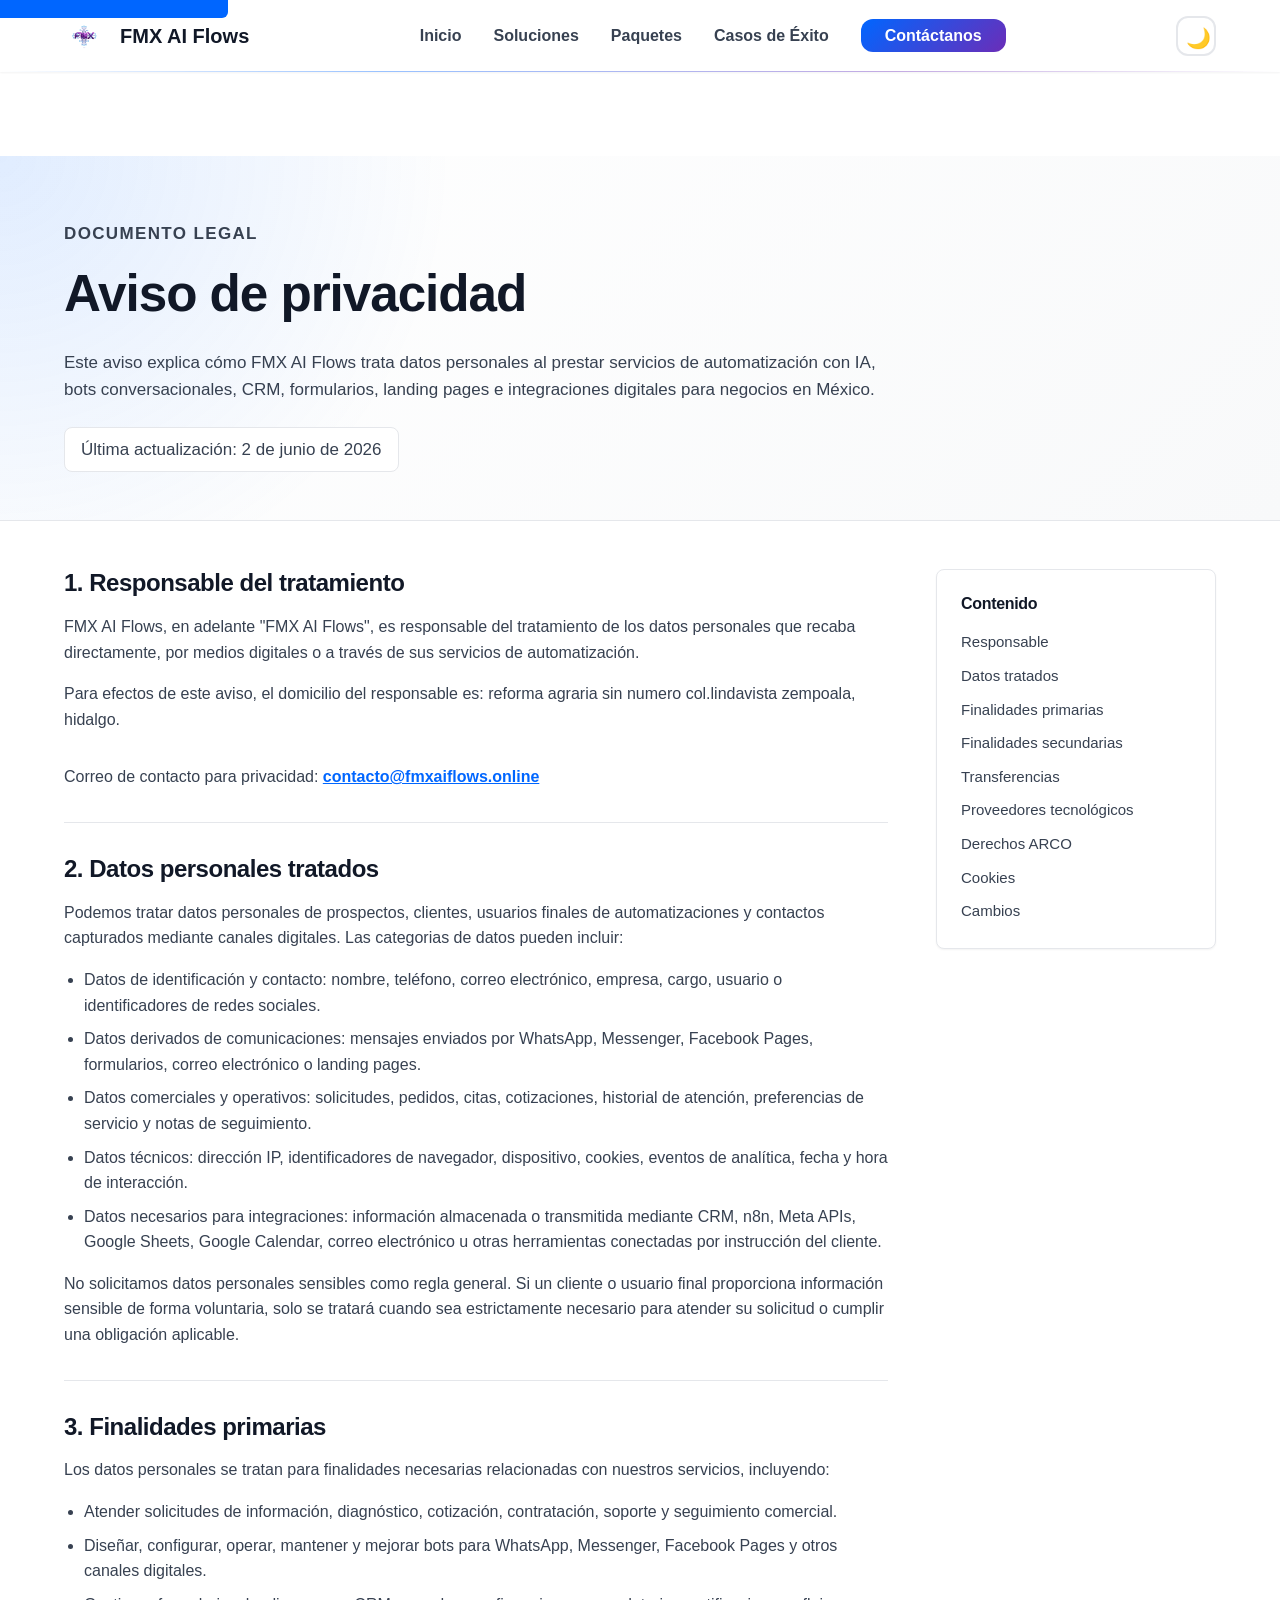
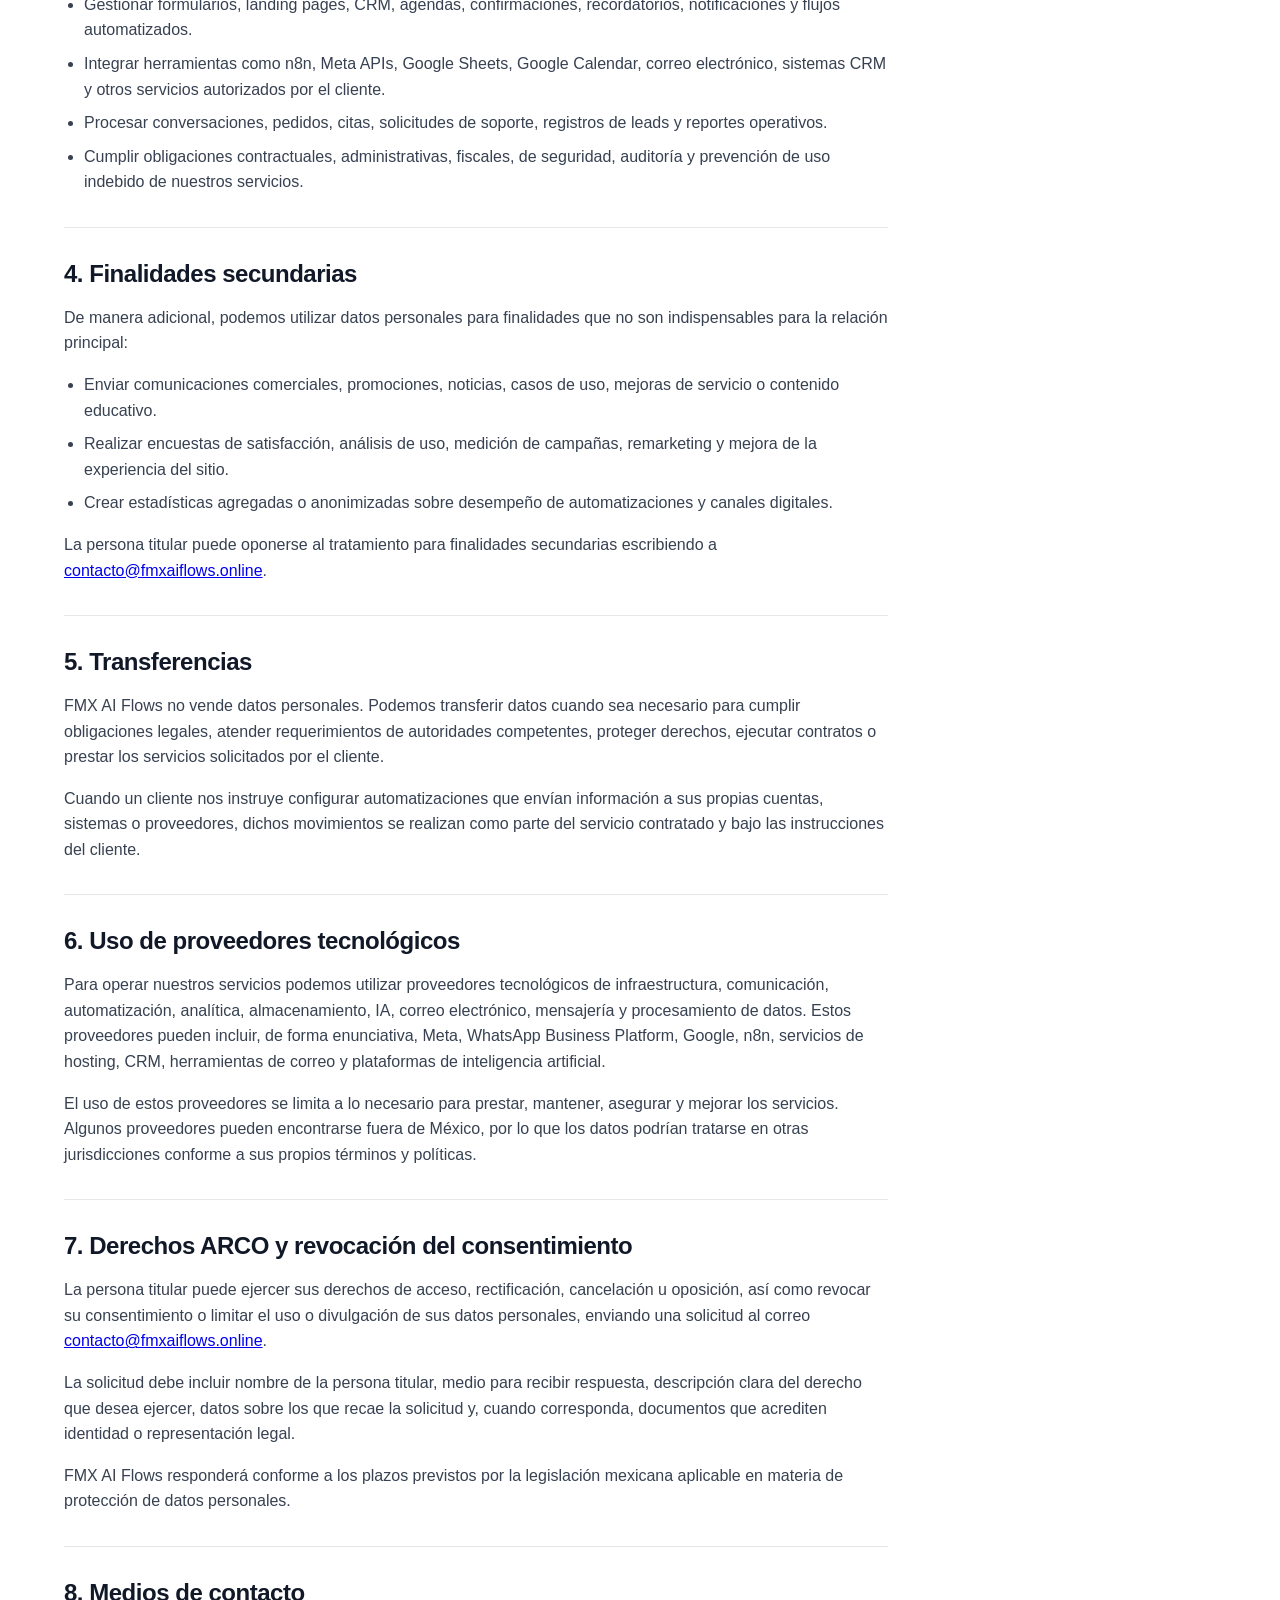
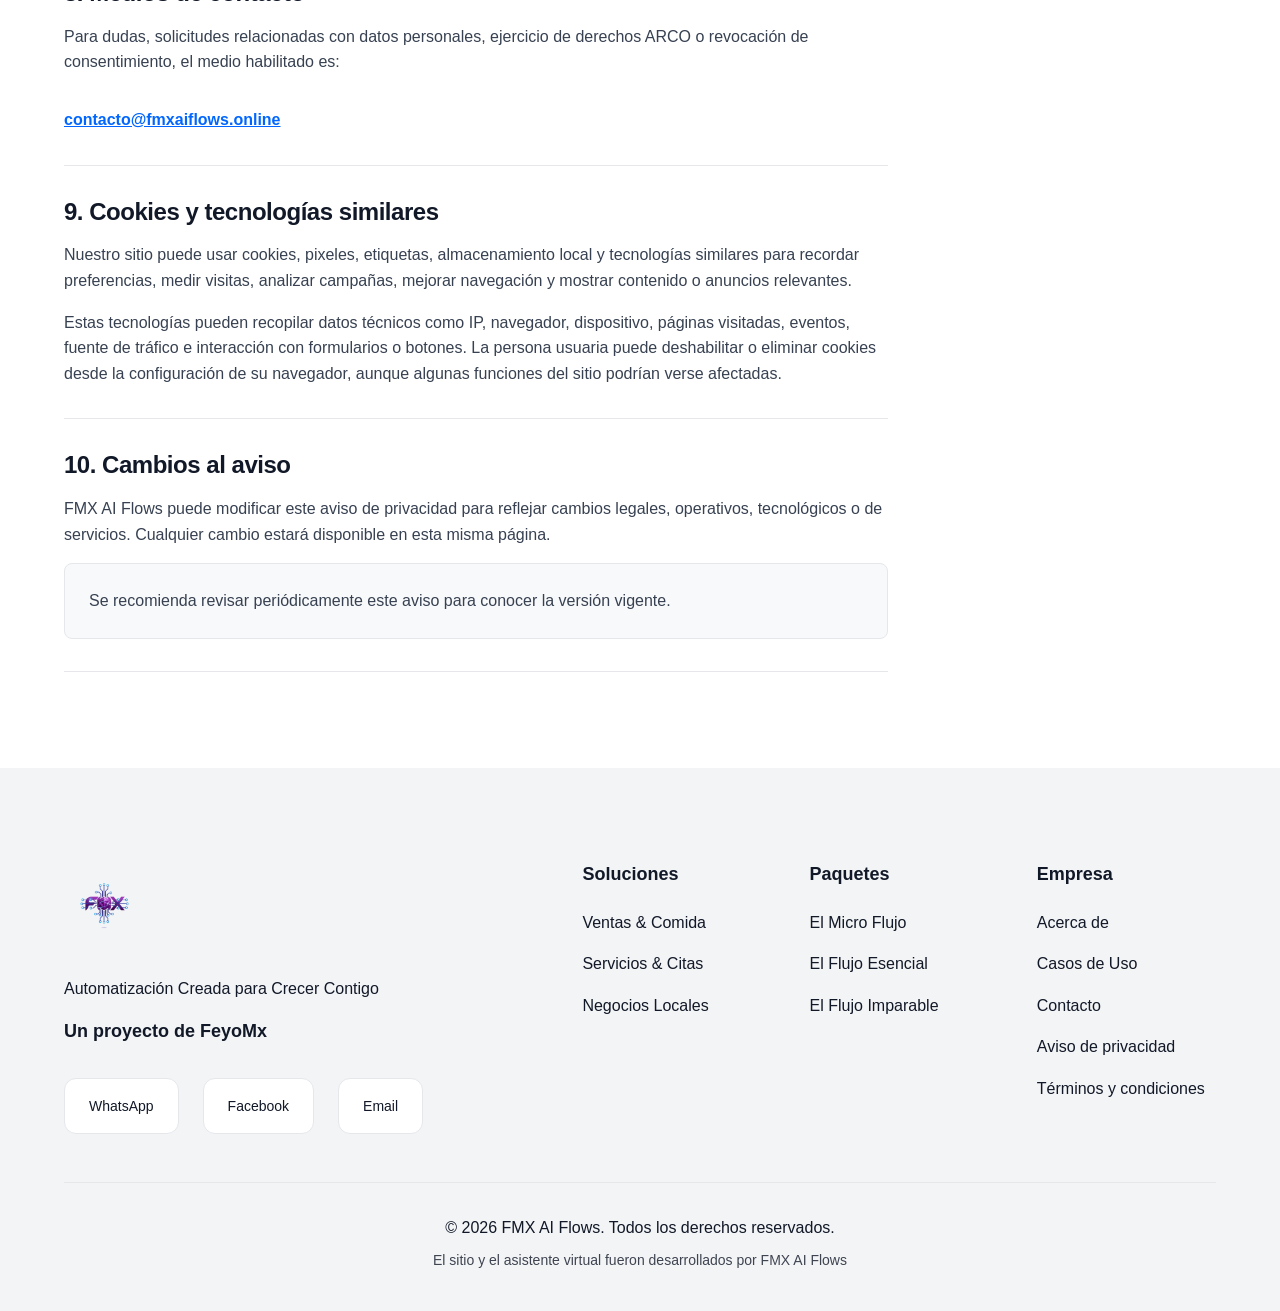
==== aviso-de-privacidad/index.html @ 724bed5a "feat(site): add legal pages" ====
<!DOCTYPE html>
<html lang="es-MX">
<head>
    <meta charset="UTF-8">
    <meta name="viewport" content="width=device-width, initial-scale=1.0">
    <meta http-equiv="X-UA-Compatible" content="IE=edge">

    <title>Aviso de privacidad | FMX AI Flows</title>
    <meta name="title" content="Aviso de privacidad | FMX AI Flows">
    <meta name="description" content="Aviso de privacidad de FMX AI Flows para servicios de automatización con IA, bots, CRM, formularios, landing pages e integraciones digitales en México.">
    <meta name="robots" content="index, follow">
    <meta name="author" content="FMX AI Flows">
    <meta name="theme-color" content="#FFFFFF" media="(prefers-color-scheme: light)">
    <meta name="theme-color" content="#0A0E27" media="(prefers-color-scheme: dark)">

    <link rel="canonical" href="https://fmxaiflows.online/aviso-de-privacidad/">
    <link rel="icon" type="image/png" href="../fmxaiflowslogo.png">
    <link rel="apple-touch-icon" href="../fmxaiflowslogo.png">
    <link rel="stylesheet" href="../styles.css">

    <meta property="og:type" content="website">
    <meta property="og:url" content="https://fmxaiflows.online/aviso-de-privacidad/">
    <meta property="og:title" content="Aviso de privacidad | FMX AI Flows">
    <meta property="og:description" content="Conoce cómo FMX AI Flows trata datos personales en sus servicios de automatización con IA.">
    <meta property="og:image" content="https://fmxaiflows.online/fmxaiflowslogo.png">
    <meta property="og:locale" content="es_MX">
</head>
<body>
    <a href="#main-content" class="skip-nav">Ir al contenido principal</a>

    <nav class="navbar" role="navigation" aria-label="Navegación principal">
        <div class="container">
            <div class="nav-wrapper">
                <div class="logo">
                    <img src="../fmxaiflowslogo2.png" alt="FMX AI Flows - Logotipo" width="50" height="50" loading="eager">
                    <span>FMX AI Flows</span>
                </div>
                <ul class="nav-menu">
                    <li><a href="/#inicio">Inicio</a></li>
                    <li><a href="/#soluciones">Soluciones</a></li>
                    <li><a href="/#paquetes">Paquetes</a></li>
                    <li><a href="/#casos">Casos de Éxito</a></li>
                    <li><a href="/#contacto" class="btn-cta">Contáctanos</a></li>
                </ul>
                <div class="nav-controls">
                    <button class="theme-toggle" aria-label="Cambiar tema" title="Cambiar entre modo claro y oscuro">
                        <span class="theme-icon">🌙</span>
                    </button>
                    <button class="menu-toggle" aria-label="Abrir menú de navegación" aria-expanded="false">
                        <span></span>
                        <span></span>
                        <span></span>
                    </button>
                </div>
            </div>
        </div>
    </nav>

    <main id="main-content" class="legal-page">
        <section class="legal-hero">
            <div class="container">
                <p class="legal-kicker">Documento legal</p>
                <h1>Aviso de privacidad</h1>
                <p>Este aviso explica cómo FMX AI Flows trata datos personales al prestar servicios de automatización con IA, bots conversacionales, CRM, formularios, landing pages e integraciones digitales para negocios en México.</p>
                <p class="legal-updated">Última actualización: 2 de junio de 2026</p>
            </div>
        </section>

        <section class="legal-content">
            <div class="container legal-layout">
                <article class="legal-document">
                    <section id="responsable" class="legal-section">
                        <h2>1. Responsable del tratamiento</h2>
                        <p>FMX AI Flows, en adelante "FMX AI Flows", es responsable del tratamiento de los datos personales que recaba directamente, por medios digitales o a través de sus servicios de automatización.</p>
                        <p>Para efectos de este aviso, el domicilio del responsable es: reforma agraria sin numero col.lindavista zempoala, hidalgo.</p>
                        <p>Correo de contacto para privacidad: <a class="legal-contact" href="mailto:contacto@fmxaiflows.online">contacto@fmxaiflows.online</a></p>
                    </section>

                    <section id="datos" class="legal-section">
                        <h2>2. Datos personales tratados</h2>
                        <p>Podemos tratar datos personales de prospectos, clientes, usuarios finales de automatizaciones y contactos capturados mediante canales digitales. Las categorias de datos pueden incluir:</p>
                        <ul>
                            <li>Datos de identificación y contacto: nombre, teléfono, correo electrónico, empresa, cargo, usuario o identificadores de redes sociales.</li>
                            <li>Datos derivados de comunicaciones: mensajes enviados por WhatsApp, Messenger, Facebook Pages, formularios, correo electrónico o landing pages.</li>
                            <li>Datos comerciales y operativos: solicitudes, pedidos, citas, cotizaciones, historial de atención, preferencias de servicio y notas de seguimiento.</li>
                            <li>Datos técnicos: dirección IP, identificadores de navegador, dispositivo, cookies, eventos de analítica, fecha y hora de interacción.</li>
                            <li>Datos necesarios para integraciones: información almacenada o transmitida mediante CRM, n8n, Meta APIs, Google Sheets, Google Calendar, correo electrónico u otras herramientas conectadas por instrucción del cliente.</li>
                        </ul>
                        <p>No solicitamos datos personales sensibles como regla general. Si un cliente o usuario final proporciona información sensible de forma voluntaria, solo se tratará cuando sea estrictamente necesario para atender su solicitud o cumplir una obligación aplicable.</p>
                    </section>

                    <section id="finalidades-primarias" class="legal-section">
                        <h2>3. Finalidades primarias</h2>
                        <p>Los datos personales se tratan para finalidades necesarias relacionadas con nuestros servicios, incluyendo:</p>
                        <ul>
                            <li>Atender solicitudes de información, diagnóstico, cotización, contratación, soporte y seguimiento comercial.</li>
                            <li>Diseñar, configurar, operar, mantener y mejorar bots para WhatsApp, Messenger, Facebook Pages y otros canales digitales.</li>
                            <li>Gestionar formularios, landing pages, CRM, agendas, confirmaciones, recordatorios, notificaciones y flujos automatizados.</li>
                            <li>Integrar herramientas como n8n, Meta APIs, Google Sheets, Google Calendar, correo electrónico, sistemas CRM y otros servicios autorizados por el cliente.</li>
                            <li>Procesar conversaciones, pedidos, citas, solicitudes de soporte, registros de leads y reportes operativos.</li>
                            <li>Cumplir obligaciones contractuales, administrativas, fiscales, de seguridad, auditoría y prevención de uso indebido de nuestros servicios.</li>
                        </ul>
                    </section>

                    <section id="finalidades-secundarias" class="legal-section">
                        <h2>4. Finalidades secundarias</h2>
                        <p>De manera adicional, podemos utilizar datos personales para finalidades que no son indispensables para la relación principal:</p>
                        <ul>
                            <li>Enviar comunicaciones comerciales, promociones, noticias, casos de uso, mejoras de servicio o contenido educativo.</li>
                            <li>Realizar encuestas de satisfacción, análisis de uso, medición de campañas, remarketing y mejora de la experiencia del sitio.</li>
                            <li>Crear estadísticas agregadas o anonimizadas sobre desempeño de automatizaciones y canales digitales.</li>
                        </ul>
                        <p>La persona titular puede oponerse al tratamiento para finalidades secundarias escribiendo a <a href="mailto:contacto@fmxaiflows.online">contacto@fmxaiflows.online</a>.</p>
                    </section>

                    <section id="transferencias" class="legal-section">
                        <h2>5. Transferencias</h2>
                        <p>FMX AI Flows no vende datos personales. Podemos transferir datos cuando sea necesario para cumplir obligaciones legales, atender requerimientos de autoridades competentes, proteger derechos, ejecutar contratos o prestar los servicios solicitados por el cliente.</p>
                        <p>Cuando un cliente nos instruye configurar automatizaciones que envían información a sus propias cuentas, sistemas o proveedores, dichos movimientos se realizan como parte del servicio contratado y bajo las instrucciones del cliente.</p>
                    </section>

                    <section id="proveedores" class="legal-section">
                        <h2>6. Uso de proveedores tecnológicos</h2>
                        <p>Para operar nuestros servicios podemos utilizar proveedores tecnológicos de infraestructura, comunicación, automatización, analítica, almacenamiento, IA, correo electrónico, mensajería y procesamiento de datos. Estos proveedores pueden incluir, de forma enunciativa, Meta, WhatsApp Business Platform, Google, n8n, servicios de hosting, CRM, herramientas de correo y plataformas de inteligencia artificial.</p>
                        <p>El uso de estos proveedores se limita a lo necesario para prestar, mantener, asegurar y mejorar los servicios. Algunos proveedores pueden encontrarse fuera de México, por lo que los datos podrían tratarse en otras jurisdicciones conforme a sus propios términos y políticas.</p>
                    </section>

                    <section id="arco" class="legal-section">
                        <h2>7. Derechos ARCO y revocación del consentimiento</h2>
                        <p>La persona titular puede ejercer sus derechos de acceso, rectificación, cancelación u oposición, así como revocar su consentimiento o limitar el uso o divulgación de sus datos personales, enviando una solicitud al correo <a href="mailto:contacto@fmxaiflows.online">contacto@fmxaiflows.online</a>.</p>
                        <p>La solicitud debe incluir nombre de la persona titular, medio para recibir respuesta, descripción clara del derecho que desea ejercer, datos sobre los que recae la solicitud y, cuando corresponda, documentos que acrediten identidad o representación legal.</p>
                        <p>FMX AI Flows responderá conforme a los plazos previstos por la legislación mexicana aplicable en materia de protección de datos personales.</p>
                    </section>

                    <section id="contacto" class="legal-section">
                        <h2>8. Medios de contacto</h2>
                        <p>Para dudas, solicitudes relacionadas con datos personales, ejercicio de derechos ARCO o revocación de consentimiento, el medio habilitado es:</p>
                        <p><a class="legal-contact" href="mailto:contacto@fmxaiflows.online">contacto@fmxaiflows.online</a></p>
                    </section>

                    <section id="cookies" class="legal-section">
                        <h2>9. Cookies y tecnologías similares</h2>
                        <p>Nuestro sitio puede usar cookies, pixeles, etiquetas, almacenamiento local y tecnologías similares para recordar preferencias, medir visitas, analizar campañas, mejorar navegación y mostrar contenido o anuncios relevantes.</p>
                        <p>Estas tecnologías pueden recopilar datos técnicos como IP, navegador, dispositivo, páginas visitadas, eventos, fuente de tráfico e interacción con formularios o botones. La persona usuaria puede deshabilitar o eliminar cookies desde la configuración de su navegador, aunque algunas funciones del sitio podrían verse afectadas.</p>
                    </section>

                    <section id="cambios" class="legal-section">
                        <h2>10. Cambios al aviso</h2>
                        <p>FMX AI Flows puede modificar este aviso de privacidad para reflejar cambios legales, operativos, tecnológicos o de servicios. Cualquier cambio estará disponible en esta misma página.</p>
                        <p class="legal-note">Se recomienda revisar periódicamente este aviso para conocer la versión vigente.</p>
                    </section>
                </article>

                <aside class="legal-aside" aria-label="Contenido del aviso">
                    <h2>Contenido</h2>
                    <ul>
                        <li><a href="#responsable">Responsable</a></li>
                        <li><a href="#datos">Datos tratados</a></li>
                        <li><a href="#finalidades-primarias">Finalidades primarias</a></li>
                        <li><a href="#finalidades-secundarias">Finalidades secundarias</a></li>
                        <li><a href="#transferencias">Transferencias</a></li>
                        <li><a href="#proveedores">Proveedores tecnológicos</a></li>
                        <li><a href="#arco">Derechos ARCO</a></li>
                        <li><a href="#cookies">Cookies</a></li>
                        <li><a href="#cambios">Cambios</a></li>
                    </ul>
                </aside>
            </div>
        </section>
    </main>

    <footer class="footer" role="contentinfo">
        <div class="container">
            <div class="footer-content">
                <div class="footer-brand">
                    <img src="../fmxaiflowslogo2.png" alt="FMX AI Flows - Logo" width="80" height="80" loading="lazy">
                    <p>Automatización Creada para Crecer Contigo</p>
                    <p class="footer-tagline">Un proyecto de <strong>FeyoMx</strong></p>
                    <div class="footer-social">
                        <a href="https://wa.me/5217711258884?text=Hola%2C%20me%20interesa%20conocer%20m%C3%A1s%20sobre%20FMX%20AI%20Flows" target="_blank" rel="noopener noreferrer" class="social-link whatsapp" aria-label="WhatsApp de FMX AI Flows"><span>WhatsApp</span></a>
                        <a href="https://www.facebook.com/people/FMX-AI-Flows/61582587070234/" target="_blank" rel="noopener noreferrer" class="social-link facebook" aria-label="Facebook de FMX AI Flows"><span>Facebook</span></a>
                        <a href="mailto:contacto@fmxaiflows.online" class="social-link email" aria-label="Email de contacto FMX AI Flows"><span>Email</span></a>
                    </div>
                </div>
                <div class="footer-links">
                    <div class="footer-column">
                        <h4>Soluciones</h4>
                        <ul>
                            <li><a href="/#soluciones">Ventas & Comida</a></li>
                            <li><a href="/#soluciones">Servicios & Citas</a></li>
                            <li><a href="/#soluciones">Negocios Locales</a></li>
                        </ul>
                    </div>
                    <div class="footer-column">
                        <h4>Paquetes</h4>
                        <ul>
                            <li><a href="/#paquetes">El Micro Flujo</a></li>
                            <li><a href="/#paquetes">El Flujo Esencial</a></li>
                            <li><a href="/#paquetes">El Flujo Imparable</a></li>
                        </ul>
                    </div>
                    <div class="footer-column">
                        <h4>Empresa</h4>
                        <ul>
                            <li><a href="/#inicio">Acerca de</a></li>
                            <li><a href="/#soluciones">Casos de Uso</a></li>
                            <li><a href="/#contacto">Contacto</a></li>
                            <li><a href="/aviso-de-privacidad/">Aviso de privacidad</a></li>
                            <li><a href="/terminos-y-condiciones/">Términos y condiciones</a></li>
                        </ul>
                    </div>
                </div>
            </div>
            <div class="footer-bottom">
                <p>&copy; 2026 FMX AI Flows. Todos los derechos reservados.</p>
                <p class="footer-made-in">El sitio y el asistente virtual fueron desarrollados por FMX AI Flows</p>
            </div>
        </div>
    </footer>

    <script src="../script.js"></script>
</body>
</html>
---- styles.css ----
/* =============================================
   FMX AI Flows - Landing Page Styles
   Brand Colors: Electric Blue & Deep Purple
   ============================================= */

:root {
    /* Brand Colors - Constant across themes */
    --electric-blue: #0066FF;
    --deep-purple: #6B2DB8;
    --light-blue: #00A3FF;
    --dark-purple: #4A1F7F;

    /* Spacing - Constant across themes */
    --spacing-xs: 0.5rem;
    --spacing-sm: 1rem;
    --spacing-md: 1.5rem;
    --spacing-lg: 2rem;
    --spacing-xl: 3rem;
    --spacing-2xl: 4rem;
    --spacing-3xl: 6rem;

    /* Typography - Constant across themes */
    --font-body: -apple-system, BlinkMacSystemFont, 'Segoe UI', 'Roboto', 'Oxygen', 'Ubuntu', 'Cantarell', sans-serif;
    --font-heading: 'Inter', -apple-system, BlinkMacSystemFont, sans-serif;

    /* Border Radius - Constant across themes */
    --radius-sm: 0.375rem;
    --radius-md: 0.5rem;
    --radius-lg: 0.75rem;
    --radius-xl: 1rem;
    --radius-2xl: 1.5rem;
}

/* Light Mode (Default) */
:root,
[data-theme="light"] {
    /* Background Colors */
    --bg-primary: #FFFFFF;
    --bg-secondary: #F8F9FA;
    --bg-tertiary: #F9FAFB;
    --bg-dark: #0A0E27;
    --bg-darker: #F3F4F6;

    /* Text Colors */
    --text-primary: #111827;
    --text-secondary: #374151;
    --text-tertiary: #6B7280;
    --text-inverse: #FFFFFF;

    /* Border Colors */
    --border-light: #E5E7EB;
    --border-medium: #D1D5DB;

    /* Neutral Colors */
    --gray-50: #F9FAFB;
    --gray-100: #F3F4F6;
    --gray-200: #E5E7EB;
    --gray-300: #D1D5DB;
    --gray-700: #374151;
    --gray-800: #1F2937;
    --gray-900: #111827;

    /* Shadows */
    --shadow-sm: 0 1px 2px 0 rgba(0, 0, 0, 0.05);
    --shadow-md: 0 4px 6px -1px rgba(0, 0, 0, 0.1);
    --shadow-lg: 0 10px 15px -3px rgba(0, 0, 0, 0.1);
    --shadow-xl: 0 20px 25px -5px rgba(0, 0, 0, 0.1);
    --shadow-glow: 0 0 30px rgba(0, 102, 255, 0.3);

    /* Card backgrounds */
    --card-bg: #FFFFFF;
    --card-border: #E5E7EB;

    /* Navbar */
    --navbar-bg: rgba(255, 255, 255, 0.95);
    --navbar-shadow: 0 1px 2px 0 rgba(0, 0, 0, 0.05);
}

/* Dark Mode */
[data-theme="dark"] {
    /* Background Colors */
    --bg-primary: #0A0E27;
    --bg-secondary: #121829;
    --bg-tertiary: #1A2238;
    --bg-dark: #050814;
    --bg-darker: #030509;

    /* Text Colors */
    --text-primary: #F9FAFB;
    --text-secondary: #D1D5DB;
    --text-tertiary: #9CA3AF;
    --text-inverse: #111827;

    /* Border Colors */
    --border-light: #2A3346;
    --border-medium: #374151;

    /* Neutral Colors - Adjusted for dark mode */
    --gray-50: #374151;
    --gray-100: #2A3346;
    --gray-200: #1F2937;
    --gray-300: #9CA3AF;
    --gray-700: #D1D5DB;
    --gray-800: #E5E7EB;
    --gray-900: #F9FAFB;

    /* Shadows - More pronounced in dark mode */
    --shadow-sm: 0 1px 2px 0 rgba(0, 0, 0, 0.3);
    --shadow-md: 0 4px 6px -1px rgba(0, 0, 0, 0.4);
    --shadow-lg: 0 10px 15px -3px rgba(0, 0, 0, 0.5);
    --shadow-xl: 0 20px 25px -5px rgba(0, 0, 0, 0.6);
    --shadow-glow: 0 0 40px rgba(0, 102, 255, 0.5);

    /* Card backgrounds */
    --card-bg: #121829;
    --card-border: #2A3346;

    /* Navbar */
    --navbar-bg: rgba(10, 14, 39, 0.95);
    --navbar-shadow: 0 1px 2px 0 rgba(0, 0, 0, 0.5);
}

/* =============================================
   Reset & Base Styles
   ============================================= */

* {
    margin: 0;
    padding: 0;
    box-sizing: border-box;
}

html {
    scroll-behavior: smooth;
}

/* Skip navigation link for keyboard users */
.skip-nav {
    position: absolute;
    top: -40px;
    left: 0;
    background: var(--electric-blue);
    color: #FFFFFF;
    padding: var(--spacing-sm) var(--spacing-md);
    z-index: 10000;
    transition: top 0.3s;
    text-decoration: none;
    font-weight: 600;
    border-radius: 0 0 var(--radius-sm) 0;
}

.skip-nav:focus {
    top: 0;
}

/* Keyboard focus indicators */
:focus-visible {
    outline: 2px solid var(--electric-blue);
    outline-offset: 3px;
    border-radius: var(--radius-sm);
}

.btn:focus-visible {
    outline: 2px solid #FFFFFF;
    outline-offset: 3px;
    box-shadow: 0 0 0 4px var(--electric-blue);
}

body {
    font-family: var(--font-body);
    line-height: 1.6;
    color: var(--text-primary);
    background-color: var(--bg-primary);
    overflow-x: hidden;
    transition: background-color 0.3s ease, color 0.3s ease;
}

.container {
    max-width: 1200px;
    margin: 0 auto;
    padding: 0 var(--spacing-md);
}

/* =============================================
   Typography
   ============================================= */

h1, h2, h3, h4, h5, h6 {
    font-family: var(--font-heading);
    font-weight: 700;
    line-height: 1.2;
    color: var(--text-primary);
}

.gradient-text {
    background: linear-gradient(135deg, var(--electric-blue) 0%, var(--deep-purple) 100%);
    -webkit-background-clip: text;
    -webkit-text-fill-color: transparent;
    background-clip: text;
}

.section-title {
    font-size: 2.5rem;
    text-align: center;
    margin-bottom: var(--spacing-md);
}

.section-subtitle {
    text-align: center;
    font-size: 1.125rem;
    color: var(--text-secondary);
    margin-bottom: var(--spacing-xl);
    max-width: 600px;
    margin-left: auto;
    margin-right: auto;
}

/* =============================================
   Scroll Animations
   ============================================= */

.fade-in {
    opacity: 1 !important;
    transform: translateY(0) !important;
}

/* =============================================
   Navigation
   ============================================= */

.navbar {
    position: fixed;
    top: 0;
    left: 0;
    right: 0;
    background: var(--navbar-bg);
    backdrop-filter: blur(10px);
    box-shadow: var(--navbar-shadow);
    z-index: 1000;
    transition: all 0.3s ease;
}

.nav-wrapper {
    display: flex;
    justify-content: space-between;
    align-items: center;
    padding: var(--spacing-sm) 0;
}

.nav-controls {
    display: flex;
    gap: var(--spacing-sm);
    align-items: center;
}

.logo {
    display: flex;
    align-items: center;
    gap: var(--spacing-sm);
    font-size: 1.25rem;
    font-weight: 700;
    color: var(--text-primary);
}

.logo img {
    height: 40px;
    width: auto;
}

.nav-menu {
    display: flex;
    list-style: none;
    gap: var(--spacing-lg);
    align-items: center;
}

.nav-menu a {
    text-decoration: none;
    color: var(--text-secondary);
    font-weight: 500;
    transition: color 0.3s ease;
}

.nav-menu a:hover {
    color: var(--electric-blue);
}

.btn-cta {
    background: linear-gradient(135deg, var(--electric-blue) 0%, var(--deep-purple) 100%);
    color: var(--text-inverse) !important;
    padding: var(--spacing-xs) var(--spacing-md);
    border-radius: var(--radius-lg);
    transition: transform 0.3s ease, box-shadow 0.3s ease;
}

.btn-cta:hover {
    transform: translateY(-2px);
    box-shadow: var(--shadow-glow);
}

.menu-toggle {
    display: none;
    flex-direction: column;
    gap: 4px;
    background: none;
    border: none;
    cursor: pointer;
}

.menu-toggle span {
    width: 25px;
    height: 3px;
    background: var(--text-primary);
    border-radius: 2px;
    transition: all 0.3s ease;
}

/* Dark Mode Toggle Button */
.theme-toggle {
    background: transparent;
    border: 2px solid var(--border-light);
    border-radius: var(--radius-lg);
    padding: var(--spacing-xs);
    cursor: pointer;
    display: flex;
    align-items: center;
    justify-content: center;
    width: 40px;
    height: 40px;
    transition: all 0.3s ease;
    color: var(--text-primary);
}

.theme-toggle:hover {
    background: var(--bg-secondary);
    border-color: var(--electric-blue);
    transform: scale(1.05);
}

.theme-toggle svg,
.theme-toggle span {
    width: 20px;
    height: 20px;
    transition: all 0.3s ease;
}

.theme-icon {
    font-size: 1.25rem;
}

/* =============================================
   Hero Section
   ============================================= */

.hero {
    position: relative;
    padding: calc(80px + var(--spacing-3xl)) 0 var(--spacing-3xl);
    min-height: 100vh;
    display: flex;
    align-items: center;
    overflow: hidden;
}

.hero-background {
    position: absolute;
    top: 0;
    left: 0;
    right: 0;
    bottom: 0;
    z-index: -1;
    overflow: hidden;
}

.gradient-orb {
    position: absolute;
    border-radius: 50%;
    filter: blur(80px);
    opacity: 0.3;
    animation: float 20s ease-in-out infinite;
    will-change: transform;
}

.orb-1 {
    width: 500px;
    height: 500px;
    background: var(--electric-blue);
    top: -250px;
    right: -100px;
}

.orb-2 {
    width: 400px;
    height: 400px;
    background: var(--deep-purple);
    bottom: -200px;
    left: -100px;
    animation-delay: -10s;
}

@keyframes float {
    0%, 100% { transform: translate(0, 0) scale(1); }
    33% { transform: translate(30px, -30px) scale(1.1); }
    66% { transform: translate(-30px, 30px) scale(0.9); }
}

.hero-content {
    display: grid;
    grid-template-columns: 1fr 1fr;
    gap: var(--spacing-xl);
    align-items: center;
}

.hero-title {
    font-size: 3.5rem;
    margin-bottom: var(--spacing-md);
    line-height: 1.1;
}

.hero-subtitle {
    font-size: 1.25rem;
    color: var(--text-secondary);
    margin-bottom: var(--spacing-xl);
    line-height: 1.6;
}

.hero-cta {
    display: flex;
    gap: var(--spacing-md);
    margin-bottom: var(--spacing-xl);
}

.btn {
    display: inline-flex;
    align-items: center;
    justify-content: center;
    gap: var(--spacing-xs);
    padding: var(--spacing-md) var(--spacing-lg);
    border-radius: var(--radius-lg);
    font-weight: 600;
    text-decoration: none;
    transition: all 0.3s ease;
    cursor: pointer;
    border: none;
    font-size: 1rem;
}

.btn-primary {
    background: linear-gradient(135deg, var(--electric-blue) 0%, var(--deep-purple) 100%);
    color: var(--text-inverse);
    box-shadow: var(--shadow-md);
}

.btn-primary:hover {
    transform: translateY(-2px);
    box-shadow: var(--shadow-xl), var(--shadow-glow);
}

.btn-secondary {
    background: var(--bg-primary);
    color: var(--electric-blue);
    border: 2px solid var(--electric-blue);
}

.btn-secondary:hover {
    background: var(--electric-blue);
    color: var(--text-inverse);
}

.btn-outline {
    background: transparent;
    color: var(--electric-blue);
    border: 2px solid var(--electric-blue);
}

.btn-outline:hover {
    background: var(--electric-blue);
    color: var(--text-inverse);
}

.btn-large {
    padding: var(--spacing-md) var(--spacing-xl);
    font-size: 1.125rem;
}

.hero-stats {
    display: flex;
    gap: var(--spacing-xl);
}

.stat {
    display: flex;
    flex-direction: column;
}

.stat-number {
    font-size: 2rem;
    font-weight: 700;
    background: linear-gradient(135deg, var(--electric-blue) 0%, var(--deep-purple) 100%);
    -webkit-background-clip: text;
    -webkit-text-fill-color: transparent;
    background-clip: text;
}

.stat-label {
    font-size: 0.875rem;
    color: var(--text-secondary);
}

.hero-image {
    position: relative;
    height: 500px;
    display: flex;
    align-items: center;
    justify-content: center;
}

.hero-logo {
    width: 300px;
    height: auto;
    filter: drop-shadow(0 20px 40px rgba(0, 102, 255, 0.3));
    animation: float 6s ease-in-out infinite;
    will-change: transform;
}

.floating-card {
    position: absolute;
    background: var(--card-bg);
    padding: var(--spacing-md);
    border-radius: var(--radius-xl);
    box-shadow: var(--shadow-xl);
    display: flex;
    align-items: center;
    gap: var(--spacing-sm);
    animation: float 8s ease-in-out infinite;
    will-change: transform;
}

.card-1 {
    top: 50px;
    left: 0;
    animation-delay: -2s;
}

.card-2 {
    top: 150px;
    right: 0;
    animation-delay: -4s;
}

.card-3 {
    bottom: 100px;
    left: 50px;
    animation-delay: -6s;
}

.card-icon {
    font-size: 2rem;
}

.card-text {
    font-weight: 600;
    color: var(--text-primary);
}

/* =============================================
   Comparison Section
   ============================================= */

.comparison {
    padding: var(--spacing-3xl) 0;
    background: linear-gradient(180deg, var(--bg-primary) 0%, var(--bg-secondary) 100%);
}

.comparison-grid {
    display: grid;
    grid-template-columns: repeat(2, 1fr);
    gap: var(--spacing-xl);
    max-width: 1000px;
    margin: 0 auto;
}

.comparison-card {
    background: var(--card-bg);
    padding: var(--spacing-xl);
    border-radius: var(--radius-2xl);
    box-shadow: var(--shadow-lg);
}

.comparison-card.chaos {
    border: 2px solid var(--card-border);
}

.comparison-card.flow {
    border: 2px solid var(--electric-blue);
    background: linear-gradient(135deg, rgba(0, 102, 255, 0.05) 0%, rgba(107, 45, 184, 0.05) 100%);
}

.comparison-header {
    display: flex;
    align-items: center;
    gap: var(--spacing-md);
    margin-bottom: var(--spacing-lg);
}

.comparison-icon {
    font-size: 3rem;
}

.comparison-header h3 {
    font-size: 1.5rem;
}

.comparison-list {
    list-style: none;
    display: flex;
    flex-direction: column;
    gap: var(--spacing-md);
}

.comparison-list li {
    font-size: 1.125rem;
    line-height: 1.6;
}

/* =============================================
   Solutions Section
   ============================================= */

.solutions {
    padding: var(--spacing-3xl) 0;
    background: var(--bg-primary);
}

.solutions-grid {
    display: grid;
    grid-template-columns: repeat(3, 1fr);
    gap: var(--spacing-xl);
}

.solution-card {
    background: var(--card-bg);
    padding: var(--spacing-xl);
    border-radius: var(--radius-2xl);
    border: 2px solid var(--card-border);
    transition: all 0.3s ease;
}

.solution-card:hover {
    border-color: var(--electric-blue);
    transform: translateY(-5px);
    box-shadow: var(--shadow-xl);
}

.solution-icon {
    font-size: 3rem;
    margin-bottom: var(--spacing-md);
}

.solution-card h3 {
    font-size: 1.5rem;
    margin-bottom: var(--spacing-sm);
}

.solution-tagline {
    font-style: italic;
    color: var(--electric-blue);
    margin-bottom: var(--spacing-md);
    font-weight: 600;
}

.solution-features {
    list-style: none;
    display: flex;
    flex-direction: column;
    gap: var(--spacing-sm);
}

.solution-features li {
    padding-left: var(--spacing-md);
    position: relative;
}

.solution-features li::before {
    content: "→";
    position: absolute;
    left: 0;
    color: var(--electric-blue);
    font-weight: 700;
}

/* =============================================
   Pricing Section
   ============================================= */

.pricing {
    padding: var(--spacing-3xl) 0;
    background: linear-gradient(180deg, var(--bg-secondary) 0%, var(--bg-primary) 100%);
}

.pricing-grid {
    display: grid;
    grid-template-columns: repeat(3, 1fr);
    gap: var(--spacing-xl);
    max-width: 1200px;
    margin: 0 auto;
}

.pricing-card {
    background: var(--card-bg);
    padding: var(--spacing-xl);
    border-radius: var(--radius-2xl);
    border: 2px solid var(--card-border);
    position: relative;
    display: flex;
    flex-direction: column;
    transition: all 0.3s ease;
}

.pricing-card:hover {
    transform: translateY(-5px);
    box-shadow: var(--shadow-xl);
}

.pricing-card.featured {
    border-color: var(--electric-blue);
    box-shadow: var(--shadow-glow);
    transform: scale(1.05);
}

.pricing-card.featured:hover {
    transform: scale(1.05) translateY(-5px);
}

.pricing-badge {
    position: absolute;
    top: -15px;
    left: 50%;
    transform: translateX(-50%);
    background: var(--text-primary);
    color: var(--bg-primary);
    padding: var(--spacing-xs) var(--spacing-md);
    border-radius: var(--radius-lg);
    font-size: 0.875rem;
    font-weight: 600;
    white-space: nowrap;
}

.pricing-badge.popular {
    background: linear-gradient(135deg, var(--electric-blue) 0%, var(--deep-purple) 100%);
}

.pricing-title {
    font-size: 1.75rem;
    margin-top: var(--spacing-md);
    margin-bottom: var(--spacing-xs);
}

.pricing-subtitle {
    color: var(--text-secondary);
    margin-bottom: var(--spacing-lg);
    font-style: italic;
}

.pricing-price {
    display: flex;
    flex-direction: column;
    margin-bottom: var(--spacing-sm);
}

.price-setup {
    font-size: 1.75rem;
    font-weight: 700;
    color: var(--text-primary);
}

.price-label {
    font-size: 0.875rem;
    color: var(--text-secondary);
}

.pricing-monthly {
    display: flex;
    align-items: baseline;
    gap: var(--spacing-xs);
    margin-bottom: var(--spacing-lg);
    padding-bottom: var(--spacing-lg);
    border-bottom: 2px solid var(--card-border);
}

.price-amount {
    font-size: 1.25rem;
    font-weight: 700;
    color: var(--electric-blue);
}

.price-period {
    font-size: 1rem;
    color: var(--text-secondary);
}

.pricing-features {
    list-style: none;
    display: flex;
    flex-direction: column;
    gap: var(--spacing-md);
    margin-bottom: var(--spacing-xl);
    flex-grow: 1;
}

.pricing-features li {
    font-size: 1rem;
    line-height: 1.5;
}

/* =============================================
   Tech Stack Section
   ============================================= */

.tech-stack {
    padding: var(--spacing-3xl) 0;
    background: var(--bg-dark);
    color: var(--text-inverse);
}

.tech-stack .section-title {
    color: var(--text-inverse);
}

.tech-stack .section-subtitle {
    color: rgba(255, 255, 255, 0.8);
}

.tech-category {
    margin-bottom: var(--spacing-3xl);
}

.tech-category-title {
    font-size: 1.75rem;
    color: var(--text-primary);
    text-align: center;
    margin-bottom: var(--spacing-xl);
    position: relative;
    padding-bottom: var(--spacing-md);
}

.tech-category-title::after {
    content: '';
    position: absolute;
    bottom: 0;
    left: 50%;
    transform: translateX(-50%);
    width: 100px;
    height: 3px;
    background: linear-gradient(135deg, var(--electric-blue) 0%, var(--deep-purple) 100%);
    border-radius: 2px;
}

.tech-grid-core {
    display: grid;
    grid-template-columns: repeat(3, 1fr);
    gap: var(--spacing-xl);
    margin-bottom: var(--spacing-xl);
}

.tech-grid {
    display: grid;
    grid-template-columns: repeat(auto-fit, minmax(200px, 1fr));
    gap: var(--spacing-md);
}

.tech-card {
    background: var(--card-bg);
    backdrop-filter: blur(10px);
    padding: var(--spacing-lg);
    border-radius: var(--radius-xl);
    border: 1px solid var(--border-light);
    text-align: center;
    transition: all 0.3s ease;
}

[data-theme="dark"] .tech-card {
    background: rgba(255, 255, 255, 0.05);
    border: 1px solid rgba(255, 255, 255, 0.1);
}

.tech-card.featured-tech {
    border: 2px solid var(--electric-blue);
    padding: var(--spacing-xl);
}

[data-theme="light"] .tech-card.featured-tech {
    background: rgba(0, 102, 255, 0.15);
}

[data-theme="dark"] .tech-card.featured-tech {
    background: rgba(0, 102, 255, 0.15);
}

.tech-card.featured-tech:hover {
    box-shadow: 0 0 30px rgba(0, 102, 255, 0.4);
    transform: translateY(-8px);
}

[data-theme="light"] .tech-card.featured-tech:hover {
    background: rgba(0, 102, 255, 0.2);
}

[data-theme="dark"] .tech-card.featured-tech:hover {
    background: rgba(0, 102, 255, 0.25);
}

.tech-card:hover {
    transform: translateY(-5px);
    border-color: var(--electric-blue);
}

[data-theme="dark"] .tech-card:hover {
    background: rgba(255, 255, 255, 0.1);
}

.tech-icon {
    font-size: 3rem;
    margin-bottom: var(--spacing-sm);
}

.tech-card.featured-tech .tech-icon {
    font-size: 4rem;
}

.tech-card h3 {
    font-size: 1.125rem;
    margin-bottom: var(--spacing-xs);
    color: var(--text-primary);
    font-weight: 600;
}

[data-theme="dark"] .tech-card h3 {
    color: var(--text-inverse);
}

.tech-card.featured-tech h3 {
    font-size: 1.5rem;
    color: #FFFFFF;
    font-weight: 700;
}

.tech-card h4 {
    color: var(--text-primary);
    font-weight: 600;
}

[data-theme="dark"] .tech-card h4 {
    color: var(--text-inverse);
}

.tech-card.featured-tech h4 {
    color: #FFFFFF;
    font-weight: 700;
}

.tech-card p {
    color: var(--text-secondary);
    font-size: 0.875rem;
    line-height: 1.4;
}

[data-theme="dark"] .tech-card p {
    color: var(--gray-300);
}

.tech-card.featured-tech p {
    color: #FFFFFF;
    font-weight: 500;
}

.tech-card.featured-tech p {
    font-size: 1rem;
}

.tech-cta {
    text-align: center;
    margin-top: var(--spacing-3xl);
    padding: var(--spacing-xl);
    border-radius: var(--radius-2xl);
    border: 2px dashed var(--border-light);
}

[data-theme="dark"] .tech-cta {
    background: rgba(255, 255, 255, 0.05);
    border: 2px dashed rgba(255, 255, 255, 0.2);
}

[data-theme="light"] .tech-cta {
    background: var(--bg-secondary);
}

.tech-cta-text {
    font-size: 1.25rem;
    margin-bottom: var(--spacing-md);
}

[data-theme="dark"] .tech-cta-text {
    color: rgba(255, 255, 255, 0.9);
}

[data-theme="light"] .tech-cta-text {
    color: var(--text-primary);
}

.tech-cta-text strong {
    background: linear-gradient(135deg, var(--electric-blue) 0%, var(--deep-purple) 100%);
    -webkit-background-clip: text;
    -webkit-text-fill-color: transparent;
    background-clip: text;
}

/* =============================================
   CTA Section
   ============================================= */

.cta-section {
    padding: var(--spacing-3xl) 0;
    background: linear-gradient(135deg, var(--electric-blue) 0%, var(--deep-purple) 100%);
    color: #FFFFFF;
    text-align: center;
}

.cta-content h2 {
    font-size: 3rem;
    margin-bottom: var(--spacing-md);
    color: var(--text-inverse);
}

.cta-content p {
    font-size: 1.25rem;
    margin-bottom: var(--spacing-xl);
    opacity: 0.9;
    color: #FFFFFF;
}

.cta-buttons {
    display: flex;
    gap: var(--spacing-md);
    justify-content: center;
    flex-wrap: wrap;
}

.cta-buttons .btn-primary {
    background: #FFFFFF;
    color: var(--electric-blue);
}

.cta-buttons .btn-primary:hover {
    background: rgba(255, 255, 255, 0.9);
}

.cta-buttons .btn-secondary {
    background: transparent;
    color: #FFFFFF;
    border-color: #FFFFFF;
}

.cta-buttons .btn-secondary:hover {
    background: rgba(255, 255, 255, 0.2);
    color: #FFFFFF;
}

.btn-icon {
    font-size: 1.25rem;
}

/* =============================================
   Footer
   ============================================= */

.footer {
    background: var(--bg-darker);
    color: var(--text-primary);
    padding: var(--spacing-3xl) 0 var(--spacing-lg);
}

.footer-content {
    display: grid;
    grid-template-columns: 2fr 3fr;
    gap: var(--spacing-3xl);
    margin-bottom: var(--spacing-xl);
}

.footer-brand img {
    height: 80px;
    width: auto;
    margin-bottom: var(--spacing-md);
}

.footer-brand p {
    margin-bottom: var(--spacing-sm);
    color: var(--text-primary);
}

.footer-tagline {
    color: var(--electric-blue);
    margin-bottom: var(--spacing-lg);
}

.footer-social {
    display: flex;
    gap: var(--spacing-md);
    margin-top: var(--spacing-lg);
    flex-wrap: wrap;
}

.social-link {
    display: flex;
    align-items: center;
    gap: var(--spacing-xs);
    padding: var(--spacing-sm) var(--spacing-md);
    border-radius: var(--radius-lg);
    text-decoration: none;
    background: var(--card-bg);
    border: 1px solid var(--border-light);
    transition: all 0.3s ease;
    font-weight: 500;
    font-size: 0.875rem;
    color: var(--text-primary);
}

[data-theme="dark"] .social-link {
    color: #FFFFFF;
    background: rgba(255, 255, 255, 0.1);
    border: 1px solid rgba(255, 255, 255, 0.2);
}

.social-link:hover {
    transform: translateY(-2px);
    box-shadow: 0 4px 12px rgba(0, 0, 0, 0.15);
}

[data-theme="dark"] .social-link:hover {
    box-shadow: 0 4px 12px rgba(0, 0, 0, 0.3);
    background: rgba(255, 255, 255, 0.15);
    border-color: rgba(255, 255, 255, 0.3);
}

.social-link.whatsapp:hover {
    background: #25D366;
    border-color: #25D366;
    color: white;
    box-shadow: 0 4px 12px rgba(37, 211, 102, 0.4);
}

.social-link.facebook:hover {
    background: #1877F2;
    border-color: #1877F2;
    color: white;
    box-shadow: 0 4px 12px rgba(24, 119, 242, 0.4);
}

.social-link.email:hover {
    background: var(--electric-blue);
    border-color: var(--electric-blue);
    color: white;
    box-shadow: 0 4px 12px rgba(0, 102, 255, 0.4);
}

.social-link svg {
    width: 20px;
    height: 20px;
}

.footer-links {
    display: grid;
    grid-template-columns: repeat(3, 1fr);
    gap: var(--spacing-xl);
}

.footer-column h4 {
    margin-bottom: var(--spacing-md);
    font-size: 1.125rem;
    color: var(--text-primary);
}

[data-theme="dark"] .footer-column h4 {
    color: rgba(255, 255, 255, 0.9);
}

.footer-column ul {
    list-style: none;
    display: flex;
    flex-direction: column;
    gap: var(--spacing-sm);
}

.footer-column a {
    color: var(--text-primary);
    text-decoration: none;
    transition: color 0.3s ease;
}

.footer-column a:hover {
    color: var(--electric-blue);
}

.footer-bottom {
    padding-top: var(--spacing-lg);
    border-top: 1px solid var(--border-light);
    text-align: center;
    color: var(--text-primary);
}

.footer-bottom p {
    margin-bottom: var(--spacing-xs);
}

.footer-made-in {
    font-size: 0.875rem;
    opacity: 0.8;
}

/* =============================================
   Legal Pages
   ============================================= */

.legal-page {
    padding-top: 84px;
}

.legal-hero {
    background:
        radial-gradient(circle at top left, rgba(0, 102, 255, 0.12), transparent 34%),
        linear-gradient(135deg, var(--bg-primary) 0%, var(--bg-secondary) 100%);
    border-bottom: 1px solid var(--border-light);
    padding: var(--spacing-2xl) 0 var(--spacing-xl);
}

.legal-kicker {
    color: var(--electric-blue);
    font-weight: 700;
    letter-spacing: 0.08em;
    margin-bottom: var(--spacing-sm);
    text-transform: uppercase;
}

.legal-hero h1 {
    font-size: clamp(2rem, 4vw, 3.25rem);
    margin-bottom: var(--spacing-md);
    max-width: 820px;
}

.legal-hero p {
    color: var(--text-secondary);
    font-size: 1.0625rem;
    max-width: 820px;
}

.legal-updated {
    display: inline-flex;
    align-items: center;
    gap: var(--spacing-xs);
    margin-top: var(--spacing-md);
    padding: var(--spacing-xs) var(--spacing-sm);
    border: 1px solid var(--border-light);
    border-radius: var(--radius-md);
    background: var(--card-bg);
    color: var(--text-secondary);
    font-size: 0.9375rem;
}

.legal-content {
    padding: var(--spacing-xl) 0 var(--spacing-3xl);
}

.legal-layout {
    display: grid;
    grid-template-columns: minmax(0, 1fr) 280px;
    gap: var(--spacing-xl);
    align-items: start;
}

.legal-document {
    max-width: 860px;
}

.legal-section {
    padding: var(--spacing-lg) 0;
    border-bottom: 1px solid var(--border-light);
}

.legal-section:first-child {
    padding-top: 0;
}

.legal-section h2 {
    font-size: 1.5rem;
    margin-bottom: var(--spacing-sm);
}

.legal-section h3 {
    font-size: 1.125rem;
    margin: var(--spacing-md) 0 var(--spacing-xs);
}

.legal-section p,
.legal-section li {
    color: var(--text-secondary);
}

.legal-section p + p,
.legal-section ul + p,
.legal-section p + ul {
    margin-top: var(--spacing-sm);
}

.legal-section ul {
    display: grid;
    gap: var(--spacing-xs);
    margin-left: 1.25rem;
}

.legal-note {
    margin-top: var(--spacing-md);
    padding: var(--spacing-md);
    background: var(--bg-secondary);
    border: 1px solid var(--border-light);
    border-radius: var(--radius-md);
}

.legal-aside {
    position: sticky;
    top: 104px;
    padding: var(--spacing-md);
    background: var(--card-bg);
    border: 1px solid var(--border-light);
    border-radius: var(--radius-md);
    box-shadow: var(--shadow-sm);
}

.legal-aside h2 {
    font-size: 1rem;
    margin-bottom: var(--spacing-sm);
}

.legal-aside ul {
    list-style: none;
    display: grid;
    gap: var(--spacing-xs);
}

.legal-aside a {
    color: var(--text-secondary);
    text-decoration: none;
    font-size: 0.9375rem;
}

.legal-aside a:hover {
    color: var(--electric-blue);
}

.legal-contact {
    display: inline-flex;
    margin-top: var(--spacing-sm);
    color: var(--electric-blue);
    font-weight: 700;
    overflow-wrap: anywhere;
}

/* =============================================
   WhatsApp Floating Button
   ============================================= */

.whatsapp-float {
    position: fixed;
    bottom: 30px;
    right: 30px;
    width: 60px;
    height: 60px;
    background: #25D366;
    color: white;
    border-radius: 50%;
    display: flex;
    align-items: center;
    justify-content: center;
    box-shadow: 0 4px 12px rgba(37, 211, 102, 0.4);
    z-index: 999;
    transition: all 0.3s ease;
    text-decoration: none;
    animation: pulse-whatsapp 2s infinite;
}

.whatsapp-float:hover {
    transform: scale(1.1) translateY(-5px);
    box-shadow: 0 8px 20px rgba(37, 211, 102, 0.6);
    background: #20BA5A;
}

.whatsapp-float svg {
    width: 35px;
    height: 35px;
}

@keyframes pulse-whatsapp {
    0% {
        box-shadow: 0 4px 12px rgba(37, 211, 102, 0.4);
    }
    50% {
        box-shadow: 0 4px 20px rgba(37, 211, 102, 0.7), 0 0 0 15px rgba(37, 211, 102, 0.1);
    }
    100% {
        box-shadow: 0 4px 12px rgba(37, 211, 102, 0.4);
    }
}

/* Responsive adjustments for WhatsApp button */
@media (max-width: 768px) {
    .whatsapp-float {
        bottom: 20px;
        right: 20px;
        width: 56px;
        height: 56px;
    }

    .whatsapp-float svg {
        width: 32px;
        height: 32px;
    }
}

@media (max-width: 480px) {
    .whatsapp-float {
        bottom: 15px;
        right: 15px;
        width: 52px;
        height: 52px;
    }

    .whatsapp-float svg {
        width: 28px;
        height: 28px;
    }
}

/* =============================================
   Responsive Design
   ============================================= */

@media (max-width: 1024px) {
    .hero-title {
        font-size: 2.5rem;
    }

    .section-title {
        font-size: 2rem;
    }

    .solutions-grid {
        grid-template-columns: 1fr;
    }

    .tech-grid {
        grid-template-columns: repeat(auto-fit, minmax(180px, 1fr));
    }

    .tech-grid-core {
        grid-template-columns: 1fr;
    }
}

@media (max-width: 768px) {
    .menu-toggle {
        display: flex;
    }

    .nav-menu {
        position: absolute;
        top: 100%;
        left: 0;
        right: 0;
        background: var(--navbar-bg);
        backdrop-filter: blur(10px);
        flex-direction: column;
        padding: var(--spacing-md);
        box-shadow: var(--shadow-lg);
        display: none;
    }

    .nav-menu.active {
        display: flex;
    }

    .hero-content {
        grid-template-columns: 1fr;
    }

    .hero-title {
        font-size: 2rem;
    }

    .hero-image {
        display: none;
    }

    .floating-card {
        display: none;
    }

    .hero-cta {
        flex-direction: column;
    }

    .comparison-grid,
    .pricing-grid {
        grid-template-columns: 1fr;
        gap: var(--spacing-md);
        max-width: 100%;
    }

    .comparison-card {
        padding: var(--spacing-md);
    }

    .pricing-card.featured {
        transform: scale(1);
    }

    .footer-content {
        grid-template-columns: 1fr;
    }

    .footer-links {
        grid-template-columns: 1fr;
    }

    .legal-layout {
        grid-template-columns: 1fr;
    }

    .legal-aside {
        position: static;
        order: -1;
    }

    .cta-content h2 {
        font-size: 2rem;
    }

    .cta-buttons {
        flex-direction: column;
    }
}

@media (max-width: 480px) {
    .hero-title {
        font-size: 1.75rem;
    }

    .section-title {
        font-size: 1.75rem;
    }

    .hero-stats {
        flex-direction: column;
        gap: var(--spacing-md);
    }
}

/* =============================================
   Design Upgrade v2 — Premium Visual System
   ============================================= */

/* --- New custom properties --- */
:root {
    --font-body: 'Plus Jakarta Sans', -apple-system, BlinkMacSystemFont, sans-serif;
    --font-heading: 'Syne', -apple-system, BlinkMacSystemFont, sans-serif;
    --whatsapp-green: #25D366;
    --amber-accent: #FF9500;
    --shadow-brand-sm: 0 2px 8px rgba(0, 102, 255, 0.15);
    --shadow-brand-md: 0 4px 16px rgba(0, 102, 255, 0.2);
    --shadow-brand-lg: 0 8px 32px rgba(0, 102, 255, 0.25);
}

/* --- Base typography --- */
body {
    -webkit-font-smoothing: antialiased;
    -moz-osx-font-smoothing: grayscale;
}

h1, h2, h3 {
    letter-spacing: -0.02em;
}

.hero-title {
    font-weight: 800;
    line-height: 1.05;
    letter-spacing: -0.03em;
}

@media (min-width: 769px) {
    .hero-title {
        font-size: 3.75rem;
    }
}

.section-title {
    font-weight: 700;
    letter-spacing: -0.025em;
}

.stat-number {
    font-weight: 800;
    font-size: 2.25rem;
    letter-spacing: -0.04em;
}

.pricing-title {
    font-weight: 800;
    letter-spacing: -0.02em;
}

.nav-menu a {
    font-weight: 600;
}

/* --- Hero: repositioned orbs + amber 3rd orb --- */
.orb-1 {
    width: 700px;
    height: 700px;
    background: radial-gradient(circle at 40% 40%, #0066FF 0%, #6B2DB8 45%, transparent 70%);
    top: -350px;
    left: -150px;
    right: auto;
    opacity: 0.22;
    filter: blur(100px);
}

.orb-2 {
    width: 500px;
    height: 500px;
    background: radial-gradient(circle at 60% 60%, #FF9500 0%, #6B2DB8 50%, transparent 72%);
    bottom: -200px;
    right: -50px;
    left: auto;
    opacity: 0.18;
    filter: blur(90px);
}

.hero-background::after {
    content: '';
    position: absolute;
    width: 300px;
    height: 300px;
    background: radial-gradient(circle, #25D366 0%, transparent 70%);
    bottom: 0;
    left: 50%;
    transform: translateX(-50%);
    opacity: 0.08;
    filter: blur(80px);
    border-radius: 50%;
    pointer-events: none;
}

/* --- Hero: grain texture overlay --- */
.hero::after {
    content: '';
    position: absolute;
    inset: 0;
    z-index: 0;
    pointer-events: none;
    opacity: 0.035;
    background-image: url("data:image/svg+xml,%3Csvg viewBox='0 0 256 256' xmlns='http://www.w3.org/2000/svg'%3E%3Cfilter id='noise'%3E%3CfeTurbulence type='fractalNoise' baseFrequency='0.9' numOctaves='4' stitchTiles='stitch'/%3E%3C/filter%3E%3Crect width='100%25' height='100%25' filter='url(%23noise)'/%3E%3C/svg%3E");
    background-repeat: repeat;
    background-size: 180px 180px;
}

[data-theme="dark"] .hero::after {
    opacity: 0.06;
}

.hero .container {
    position: relative;
    z-index: 2;
}

.hero-background {
    position: relative;
    z-index: 1;
}

/* --- Hero: asymmetric grid (desktop only) + warm gradient text --- */
@media (min-width: 769px) {
    .hero-content {
        grid-template-columns: 1.15fr 0.85fr;
    }
}

.hero-title .gradient-text {
    background: linear-gradient(110deg, #0066FF 0%, #6B2DB8 50%, #FF9500 100%);
    -webkit-background-clip: text;
    -webkit-text-fill-color: transparent;
    background-clip: text;
}

/* --- Hero: floating cards glassmorphism --- */
.floating-card {
    background: rgba(255, 255, 255, 0.75);
    backdrop-filter: blur(16px) saturate(180%);
    -webkit-backdrop-filter: blur(16px) saturate(180%);
    border: 1px solid rgba(255, 255, 255, 0.6);
    box-shadow: 0 8px 32px rgba(0, 0, 0, 0.12), 0 0 0 1px rgba(255, 255, 255, 0.3) inset;
    border-radius: 16px;
}

[data-theme="dark"] .floating-card {
    background: rgba(18, 24, 41, 0.7);
    border: 1px solid rgba(255, 255, 255, 0.12);
    box-shadow: 0 8px 32px rgba(0, 0, 0, 0.4);
}

/* --- Hero stats: last stat label in green --- */
.hero-stats .stat:last-child .stat-label {
    color: var(--whatsapp-green);
    font-weight: 600;
}

/* --- Navbar: gradient bottom line --- */
.navbar {
    position: relative;
}

.navbar::after {
    content: '';
    position: absolute;
    bottom: 0;
    left: 0;
    right: 0;
    height: 1px;
    background: linear-gradient(90deg, transparent 0%, var(--electric-blue) 30%, var(--deep-purple) 70%, transparent 100%);
    opacity: 0.4;
}

/* --- All buttons: pill geometry + shimmer --- */
.btn {
    border-radius: 100px;
    letter-spacing: 0.01em;
    font-size: 0.9375rem;
}

.btn-primary {
    position: relative;
    overflow: hidden;
}

.btn-primary::after {
    content: '';
    position: absolute;
    top: 0;
    left: -100%;
    width: 60%;
    height: 100%;
    background: linear-gradient(90deg, transparent, rgba(255, 255, 255, 0.15), transparent);
    transition: left 0.5s ease;
}

.btn-primary:hover::after {
    left: 150%;
}

.btn-secondary:hover {
    background: linear-gradient(135deg, var(--electric-blue) 0%, var(--deep-purple) 100%);
    border-color: transparent;
    color: #FFFFFF;
}

.btn-outline {
    border-radius: 100px;
}

/* --- Comparison cards: colored left border bars --- */
.comparison-card.flow {
    border-left: 4px solid var(--whatsapp-green);
    border-top: 2px solid var(--electric-blue);
    border-right: 2px solid transparent;
    border-bottom: 2px solid transparent;
    background: linear-gradient(135deg, rgba(0, 102, 255, 0.04) 0%, rgba(37, 211, 102, 0.04) 100%);
}

.comparison-card.chaos {
    border-left: 4px solid #EF4444;
    border-top: 2px solid rgba(239, 68, 68, 0.3);
    border-right: 2px solid transparent;
    border-bottom: 2px solid transparent;
}

/* --- Solution cards: amber tagline --- */
.solution-tagline {
    color: var(--amber-accent);
    font-style: normal;
    font-weight: 700;
    font-size: 0.875rem;
    letter-spacing: 0.03em;
}

/* --- Pricing: featured card gradient top bar --- */
.pricing-card.featured {
    border: none;
    box-shadow: 0 0 0 2px var(--electric-blue), 0 20px 60px rgba(0, 102, 255, 0.25), 0 4px 20px rgba(107, 45, 184, 0.15);
}

.pricing-card.featured::before {
    content: '';
    position: absolute;
    top: 0;
    left: 0;
    right: 0;
    height: 4px;
    background: linear-gradient(90deg, #0066FF 0%, #6B2DB8 50%, #25D366 100%);
    border-radius: var(--radius-2xl) var(--radius-2xl) 0 0;
}

.pricing-card.featured:hover {
    transform: scale(1.04) translateY(-6px);
    box-shadow: 0 0 0 2px var(--electric-blue), 0 30px 80px rgba(0, 102, 255, 0.35);
}

/* --- Pricing badge: pill with glow --- */
.pricing-badge {
    border-radius: 100px;
    font-size: 0.75rem;
    font-weight: 700;
    letter-spacing: 0.08em;
    text-transform: uppercase;
}

.pricing-badge.popular {
    box-shadow: 0 4px 16px rgba(0, 102, 255, 0.45), 0 0 0 3px rgba(0, 102, 255, 0.15);
}

/* --- Pricing: amber subtitle (La Semilla, El Motor, El Sistema) --- */
.pricing-subtitle {
    color: var(--amber-accent);
    font-style: normal;
    font-weight: 600;
    font-size: 0.875rem;
    letter-spacing: 0.06em;
    text-transform: uppercase;
    opacity: 0.9;
}

/* --- Pricing: gradient price amount --- */
.price-amount {
    font-size: 1.75rem;
    font-weight: 800;
    letter-spacing: -0.03em;
    background: linear-gradient(135deg, var(--electric-blue) 0%, var(--deep-purple) 100%);
    -webkit-background-clip: text;
    -webkit-text-fill-color: transparent;
    background-clip: text;
}

.pricing-card.featured .price-amount {
    font-size: 2.25rem;
}

/* --- Pricing: feature bullets con ✦ --- */
.pricing-features li {
    padding-left: 1.5rem;
    position: relative;
}

.pricing-features li::before {
    content: "✦";
    position: absolute;
    left: 0;
    color: var(--electric-blue);
    font-size: 0.7rem;
    top: 5px;
}

.pricing-card.featured .pricing-features li::before {
    color: var(--whatsapp-green);
}

/* --- Tech stack: radial node glow + enhanced glass --- */
.tech-stack {
    position: relative;
    overflow: hidden;
}

.tech-stack::before {
    content: '';
    position: absolute;
    top: 20%;
    left: 50%;
    transform: translateX(-50%);
    width: 800px;
    height: 800px;
    background: radial-gradient(circle, rgba(0, 102, 255, 0.12) 0%, transparent 65%);
    pointer-events: none;
    z-index: 0;
}

.tech-stack .container {
    position: relative;
    z-index: 1;
}

[data-theme="dark"] .tech-card {
    background: rgba(255, 255, 255, 0.04);
    border: 1px solid rgba(255, 255, 255, 0.08);
    box-shadow: inset 0 1px 0 rgba(255, 255, 255, 0.1);
}

[data-theme="dark"] .tech-card:hover {
    background: rgba(0, 102, 255, 0.1);
    border: 1px solid rgba(0, 102, 255, 0.35);
    box-shadow: inset 0 1px 0 rgba(255, 255, 255, 0.15), 0 0 30px rgba(0, 102, 255, 0.2);
    transform: translateY(-6px);
}

.tech-card.featured-tech {
    border: 1px solid rgba(0, 102, 255, 0.4);
    background: rgba(0, 102, 255, 0.08);
    box-shadow: inset 0 1px 0 rgba(0, 102, 255, 0.3), 0 0 40px rgba(0, 102, 255, 0.08);
}

.tech-card.featured-tech:hover {
    background: rgba(0, 102, 255, 0.15);
    box-shadow: inset 0 1px 0 rgba(0, 102, 255, 0.4), 0 0 50px rgba(0, 102, 255, 0.3);
    transform: translateY(-10px);
}

/* --- Tech icons: bounce on hover --- */
.tech-card .tech-icon {
    display: inline-block;
    transition: transform 0.3s cubic-bezier(0.34, 1.56, 0.64, 1);
}

.tech-card:hover .tech-icon {
    transform: scale(1.2) translateY(-2px);
}

/* --- Tech card entrance stagger --- */
.tech-grid .tech-card:nth-child(1) { transition-delay: 0.05s; }
.tech-grid .tech-card:nth-child(2) { transition-delay: 0.10s; }
.tech-grid .tech-card:nth-child(3) { transition-delay: 0.15s; }
.tech-grid .tech-card:nth-child(4) { transition-delay: 0.20s; }
.tech-grid .tech-card:nth-child(5) { transition-delay: 0.25s; }
.tech-grid .tech-card:nth-child(6) { transition-delay: 0.30s; }

/* --- Section diagonal cuts (desktop) --- */
.comparison {
    clip-path: polygon(0 0, 100% 0, 100% calc(100% - 40px), 0 100%);
    margin-bottom: -40px;
    padding-bottom: calc(var(--spacing-3xl) + 40px);
}

.solutions {
    clip-path: polygon(0 40px, 100% 0, 100% 100%, 0 100%);
    padding-top: calc(var(--spacing-3xl) + 40px);
}

.cta-section {
    clip-path: polygon(0 30px, 100% 0, 100% 100%, 0 100%);
    padding-top: calc(var(--spacing-3xl) + 30px);
}

@media (max-width: 768px) {
    .comparison,
    .solutions,
    .cta-section {
        clip-path: none;
        margin-bottom: 0;
        padding-bottom: var(--spacing-3xl);
        padding-top: var(--spacing-3xl);
    }
}

/* --- Footer tagline: WhatsApp green --- */
.footer-tagline {
    color: var(--whatsapp-green);
    font-weight: 700;
    font-size: 1.125rem;
}

/* --- Scrollbar: branded gradient --- */
::-webkit-scrollbar { width: 6px; }
::-webkit-scrollbar-track { background: transparent; }
::-webkit-scrollbar-thumb {
    background: linear-gradient(180deg, var(--electric-blue), var(--deep-purple));
    border-radius: 3px;
}

/* =============================================
   Casos de Éxito Section
   ============================================= */

.casos-section {
    padding: var(--spacing-3xl) 0;
    background: linear-gradient(180deg, var(--bg-primary) 0%, var(--bg-secondary) 100%);
    position: relative;
    overflow: hidden;
}

.casos-section::before {
    content: '';
    position: absolute;
    top: 0;
    right: -200px;
    width: 600px;
    height: 600px;
    background: radial-gradient(circle, rgba(37, 211, 102, 0.06) 0%, transparent 65%);
    pointer-events: none;
}

.casos-section::after {
    content: '';
    position: absolute;
    bottom: 0;
    left: -150px;
    width: 500px;
    height: 500px;
    background: radial-gradient(circle, rgba(0, 102, 255, 0.06) 0%, transparent 65%);
    pointer-events: none;
}

.casos-section .container {
    position: relative;
    z-index: 1;
}

.casos-grid {
    display: grid;
    grid-template-columns: repeat(3, 1fr);
    gap: var(--spacing-lg);
    margin-top: var(--spacing-xl);
}

/* --- Caso Card --- */
.caso-card {
    background: var(--card-bg);
    border: 1px solid var(--card-border);
    border-radius: var(--radius-2xl);
    padding: var(--spacing-lg);
    display: flex;
    flex-direction: column;
    gap: var(--spacing-sm);
    position: relative;
    transition: all 0.3s ease;
    overflow: hidden;
}

.caso-card::before {
    content: '';
    position: absolute;
    top: 0;
    left: 0;
    right: 0;
    height: 3px;
    background: linear-gradient(90deg, var(--electric-blue) 0%, var(--deep-purple) 100%);
    opacity: 0;
    transition: opacity 0.3s ease;
}

.caso-card:hover {
    transform: translateY(-6px);
    box-shadow: var(--shadow-brand-lg);
    border-color: var(--electric-blue);
}

.caso-card:hover::before {
    opacity: 1;
}

/* --- Featured caso card --- */
.caso-card--featured {
    border: 2px solid var(--electric-blue);
    box-shadow: var(--shadow-glow);
    background: linear-gradient(135deg, rgba(0, 102, 255, 0.04) 0%, rgba(37, 211, 102, 0.04) 100%);
}

.caso-card--featured::before {
    opacity: 1;
    background: linear-gradient(90deg, #0066FF 0%, #6B2DB8 50%, #25D366 100%);
    height: 4px;
}

.caso-card--featured:hover {
    box-shadow: 0 0 0 2px var(--electric-blue), 0 20px 60px rgba(0, 102, 255, 0.25);
}

/* --- Featured badge --- */
.caso-badge {
    position: absolute;
    top: -1px;
    right: var(--spacing-md);
    background: linear-gradient(90deg, var(--electric-blue) 0%, var(--deep-purple) 100%);
    color: #FFFFFF;
    font-size: 0.7rem;
    font-weight: 700;
    letter-spacing: 0.08em;
    text-transform: uppercase;
    padding: 4px 12px;
    border-radius: 0 0 var(--radius-md) var(--radius-md);
}

/* --- Caso header (avatar + meta) --- */
.caso-header {
    display: flex;
    align-items: flex-start;
    gap: var(--spacing-sm);
    margin-bottom: var(--spacing-xs);
}

.caso-avatar {
    font-size: 2.5rem;
    line-height: 1;
    flex-shrink: 0;
}

.caso-meta {
    display: flex;
    flex-direction: column;
    gap: 2px;
}

.caso-tag {
    font-size: 0.7rem;
    font-weight: 700;
    letter-spacing: 0.1em;
    text-transform: uppercase;
    color: var(--whatsapp-green);
    line-height: 1;
}

.caso-nombre {
    font-size: 1.25rem;
    font-weight: 800;
    color: var(--text-primary);
    letter-spacing: -0.02em;
    line-height: 1.2;
    margin: 0;
}

.caso-agente {
    font-size: 0.8rem;
    color: var(--text-tertiary);
    margin: 0;
}

.caso-agente strong {
    color: var(--electric-blue);
    font-weight: 600;
}

/* --- Caso content --- */
.caso-titulo {
    font-size: 0.9375rem;
    font-weight: 700;
    color: var(--text-primary);
    margin: 0;
    font-style: italic;
}

.caso-desc {
    font-size: 0.875rem;
    color: var(--text-secondary);
    line-height: 1.6;
    margin: 0;
    flex-grow: 1;
}

/* --- Challenge block --- */
.caso-challenge {
    background: var(--bg-secondary);
    border-left: 3px solid var(--amber-accent);
    border-radius: 0 var(--radius-md) var(--radius-md) 0;
    padding: var(--spacing-xs) var(--spacing-sm);
}

.caso-label {
    display: block;
    font-size: 0.65rem;
    font-weight: 700;
    letter-spacing: 0.1em;
    text-transform: uppercase;
    color: var(--amber-accent);
    margin-bottom: 2px;
}

.caso-challenge p {
    font-size: 0.8125rem;
    color: var(--text-secondary);
    line-height: 1.5;
    margin: 0;
}

/* --- Tech stack pills --- */
.caso-stack {
    list-style: none;
    display: flex;
    flex-wrap: wrap;
    gap: 6px;
    margin-top: auto;
    padding-top: var(--spacing-xs);
    border-top: 1px solid var(--border-light);
}

.caso-stack li {
    font-size: 0.7rem;
    font-weight: 600;
    color: var(--electric-blue);
    background: rgba(0, 102, 255, 0.08);
    border: 1px solid rgba(0, 102, 255, 0.2);
    border-radius: 100px;
    padding: 2px 10px;
    letter-spacing: 0.02em;
}

/* --- Dark mode overrides --- */
[data-theme="dark"] .caso-card {
    background: var(--card-bg);
    border-color: var(--card-border);
}

[data-theme="dark"] .caso-challenge {
    background: rgba(255, 255, 255, 0.04);
}

[data-theme="dark"] .caso-stack li {
    background: rgba(0, 102, 255, 0.15);
    border-color: rgba(0, 102, 255, 0.3);
}

[data-theme="dark"] .caso-card--featured {
    background: linear-gradient(135deg, rgba(0, 102, 255, 0.1) 0%, rgba(37, 211, 102, 0.06) 100%);
}

/* --- Responsive --- */
@media (max-width: 1024px) {
    .casos-grid {
        grid-template-columns: repeat(2, 1fr);
    }
}

@media (max-width: 640px) {
    .casos-grid {
        grid-template-columns: 1fr;
    }
}

/* =============================================
   Reduced Motion Accessibility
   ============================================= */

@media (prefers-reduced-motion: reduce) {
    *,
    *::before,
    *::after {
        animation-duration: 0.01ms !important;
        animation-iteration-count: 1 !important;
        transition-duration: 0.01ms !important;
    }

    .gradient-orb,
    .hero-logo,
    .floating-card,
    .whatsapp-float {
        animation: none;
    }
}
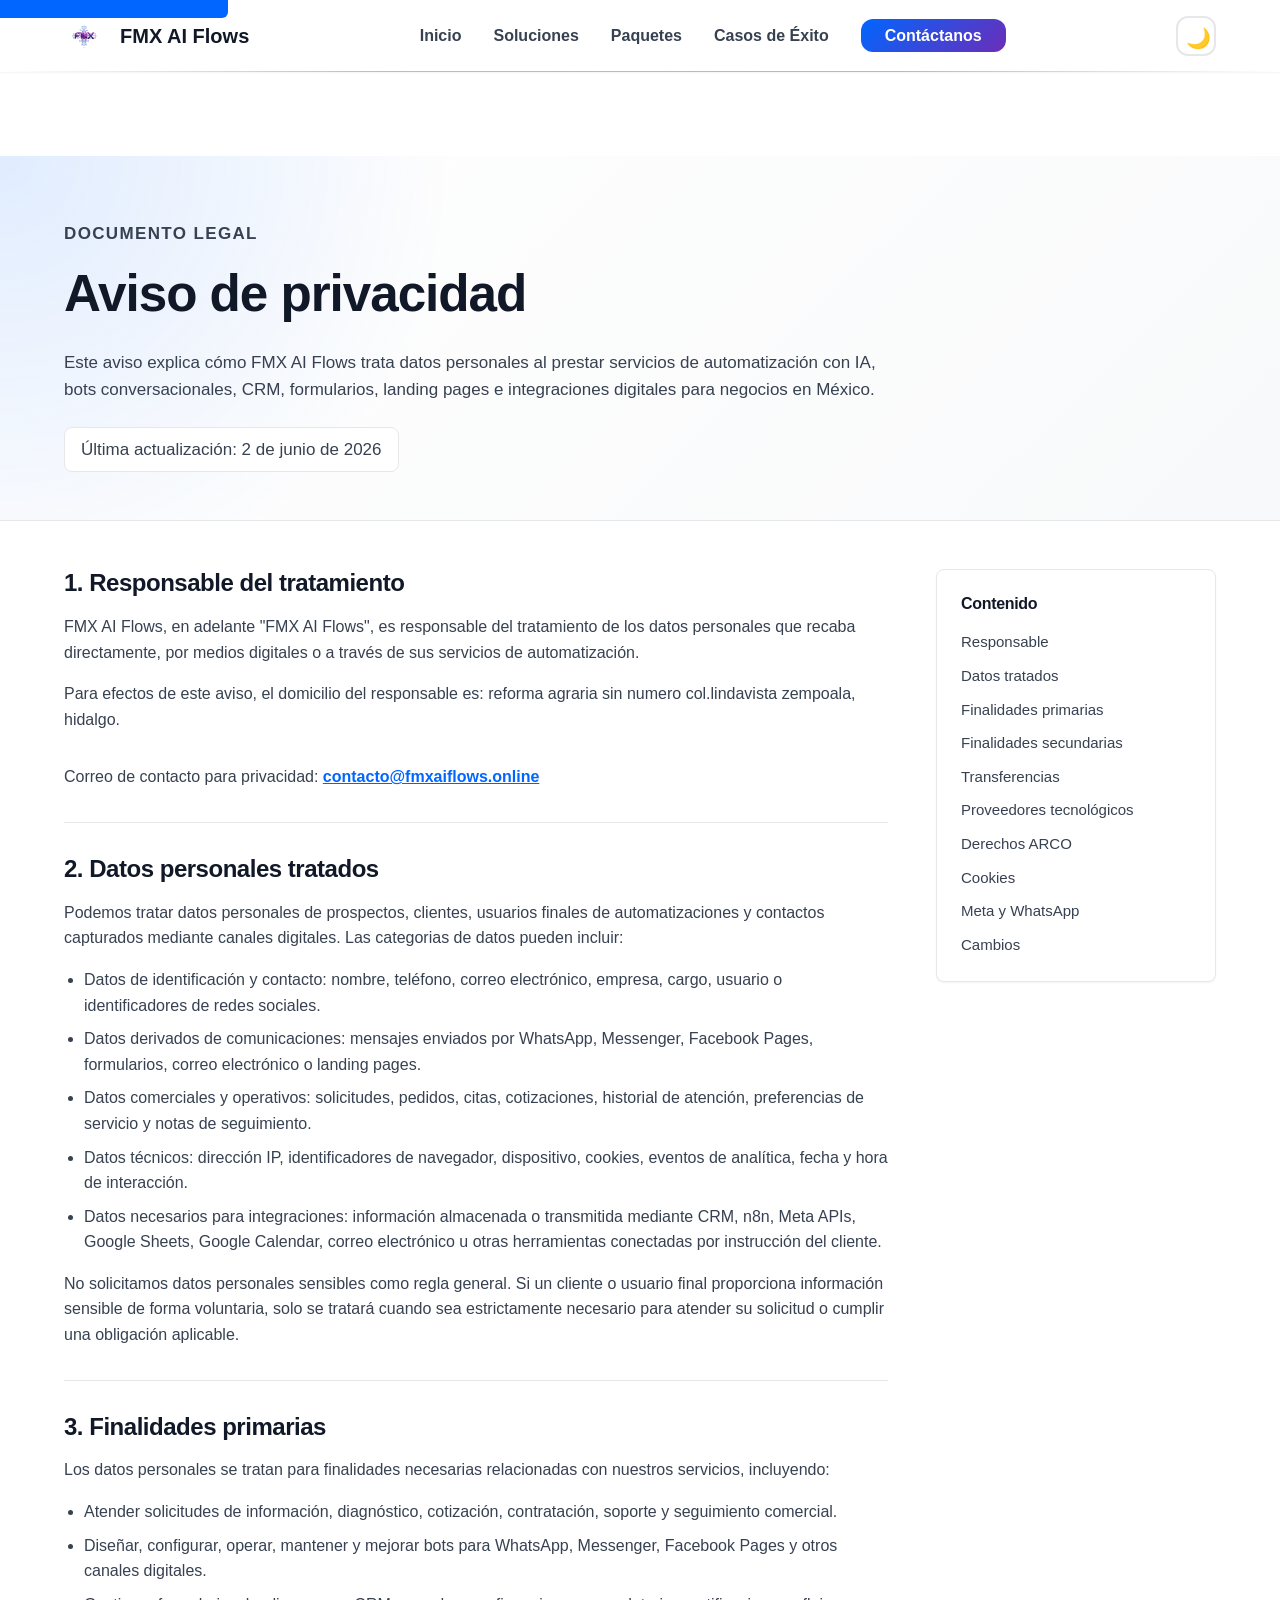
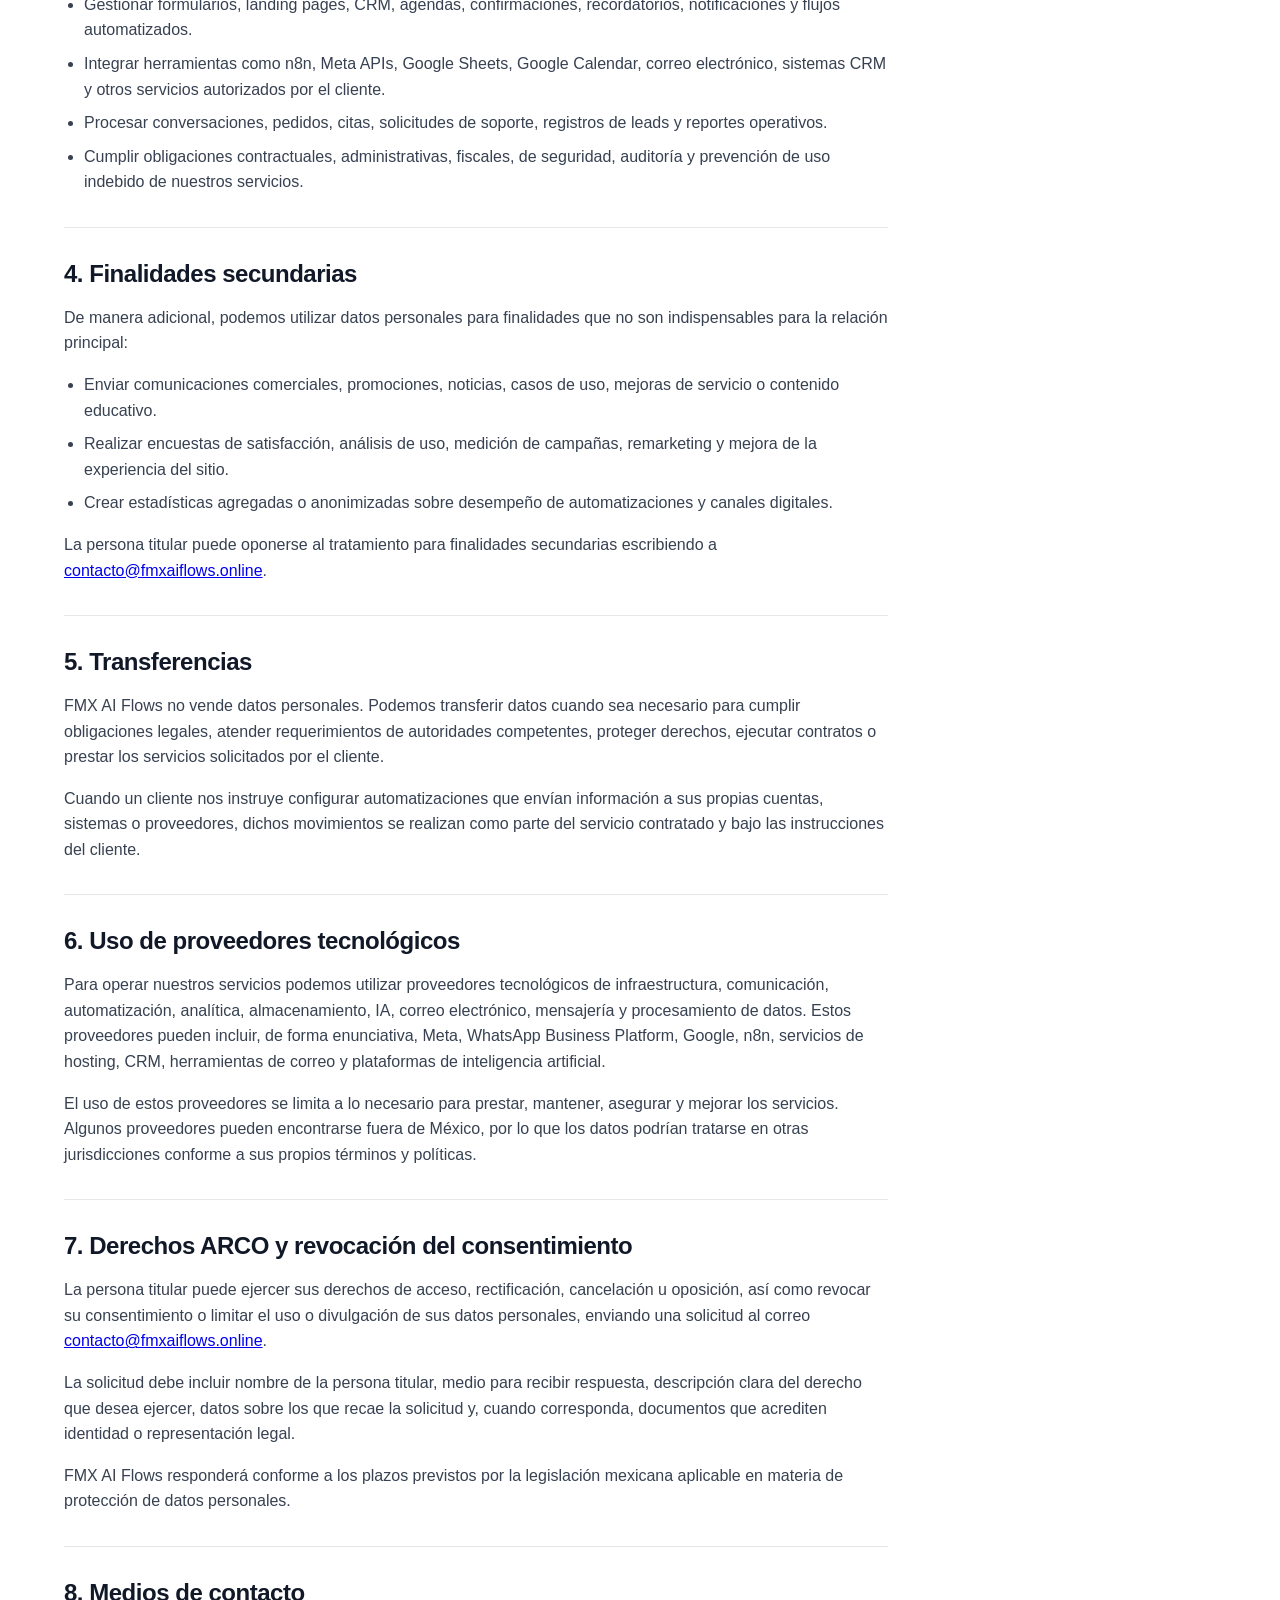
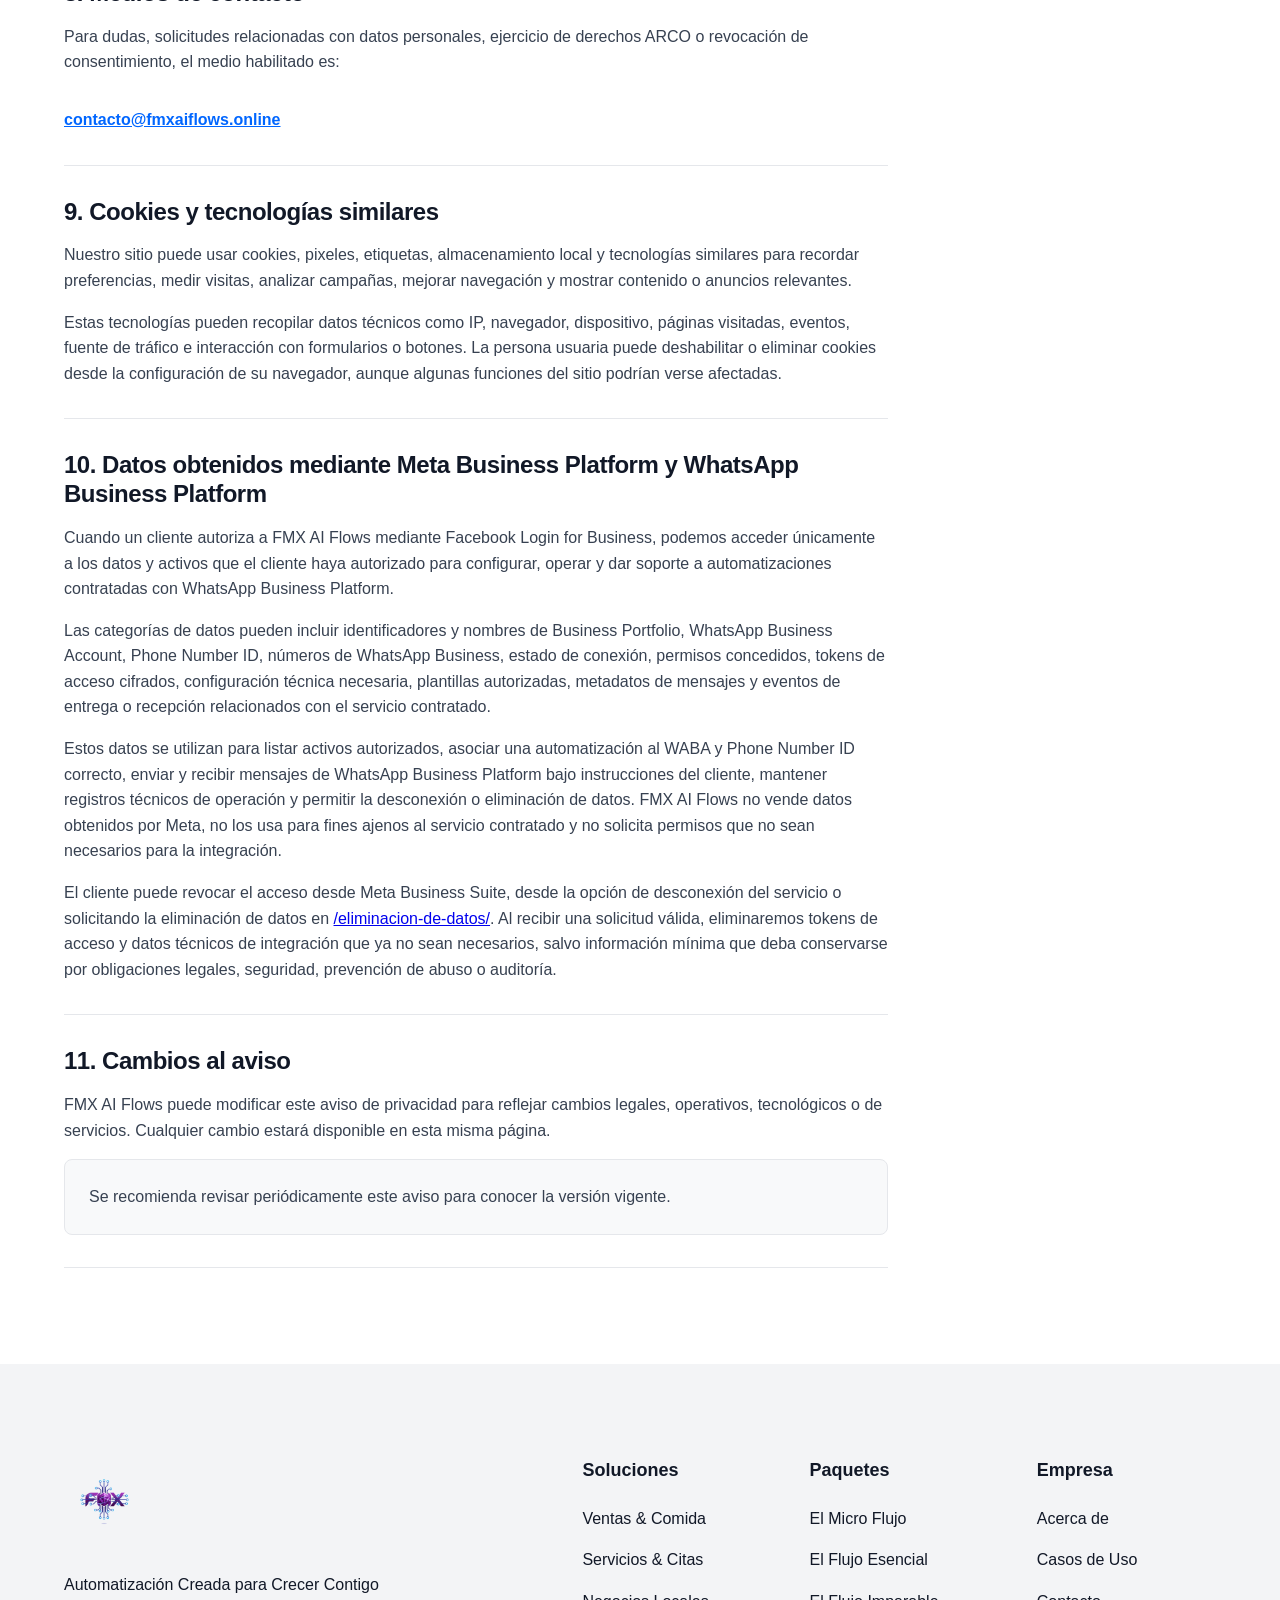
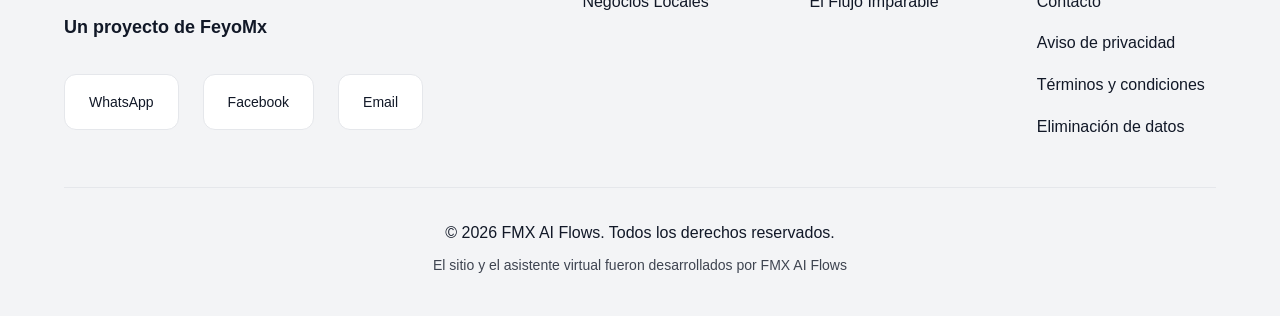
==== commit e5553b55: "chore(site): add Meta data deletion page" ====
--- a/aviso-de-privacidad/index.html
+++ b/aviso-de-privacidad/index.html
@@ -144,8 +144,16 @@
                         <p>Estas tecnologías pueden recopilar datos técnicos como IP, navegador, dispositivo, páginas visitadas, eventos, fuente de tráfico e interacción con formularios o botones. La persona usuaria puede deshabilitar o eliminar cookies desde la configuración de su navegador, aunque algunas funciones del sitio podrían verse afectadas.</p>
                     </section>
 
+                    <section id="meta-whatsapp" class="legal-section">
+                        <h2>10. Datos obtenidos mediante Meta Business Platform y WhatsApp Business Platform</h2>
+                        <p>Cuando un cliente autoriza a FMX AI Flows mediante Facebook Login for Business, podemos acceder únicamente a los datos y activos que el cliente haya autorizado para configurar, operar y dar soporte a automatizaciones contratadas con WhatsApp Business Platform.</p>
+                        <p>Las categorías de datos pueden incluir identificadores y nombres de Business Portfolio, WhatsApp Business Account, Phone Number ID, números de WhatsApp Business, estado de conexión, permisos concedidos, tokens de acceso cifrados, configuración técnica necesaria, plantillas autorizadas, metadatos de mensajes y eventos de entrega o recepción relacionados con el servicio contratado.</p>
+                        <p>Estos datos se utilizan para listar activos autorizados, asociar una automatización al WABA y Phone Number ID correcto, enviar y recibir mensajes de WhatsApp Business Platform bajo instrucciones del cliente, mantener registros técnicos de operación y permitir la desconexión o eliminación de datos. FMX AI Flows no vende datos obtenidos por Meta, no los usa para fines ajenos al servicio contratado y no solicita permisos que no sean necesarios para la integración.</p>
+                        <p>El cliente puede revocar el acceso desde Meta Business Suite, desde la opción de desconexión del servicio o solicitando la eliminación de datos en <a href="/eliminacion-de-datos/">/eliminacion-de-datos/</a>. Al recibir una solicitud válida, eliminaremos tokens de acceso y datos técnicos de integración que ya no sean necesarios, salvo información mínima que deba conservarse por obligaciones legales, seguridad, prevención de abuso o auditoría.</p>
+                    </section>
+
                     <section id="cambios" class="legal-section">
-                        <h2>10. Cambios al aviso</h2>
+                        <h2>11. Cambios al aviso</h2>
                         <p>FMX AI Flows puede modificar este aviso de privacidad para reflejar cambios legales, operativos, tecnológicos o de servicios. Cualquier cambio estará disponible en esta misma página.</p>
                         <p class="legal-note">Se recomienda revisar periódicamente este aviso para conocer la versión vigente.</p>
                     </section>
@@ -162,6 +170,7 @@
                         <li><a href="#proveedores">Proveedores tecnológicos</a></li>
                         <li><a href="#arco">Derechos ARCO</a></li>
                         <li><a href="#cookies">Cookies</a></li>
+                        <li><a href="#meta-whatsapp">Meta y WhatsApp</a></li>
                         <li><a href="#cambios">Cambios</a></li>
                     </ul>
                 </aside>
@@ -207,6 +216,7 @@
                             <li><a href="/#contacto">Contacto</a></li>
                             <li><a href="/aviso-de-privacidad/">Aviso de privacidad</a></li>
                             <li><a href="/terminos-y-condiciones/">Términos y condiciones</a></li>
+                            <li><a href="/eliminacion-de-datos/">Eliminación de datos</a></li>
                         </ul>
                     </div>
                 </div>
